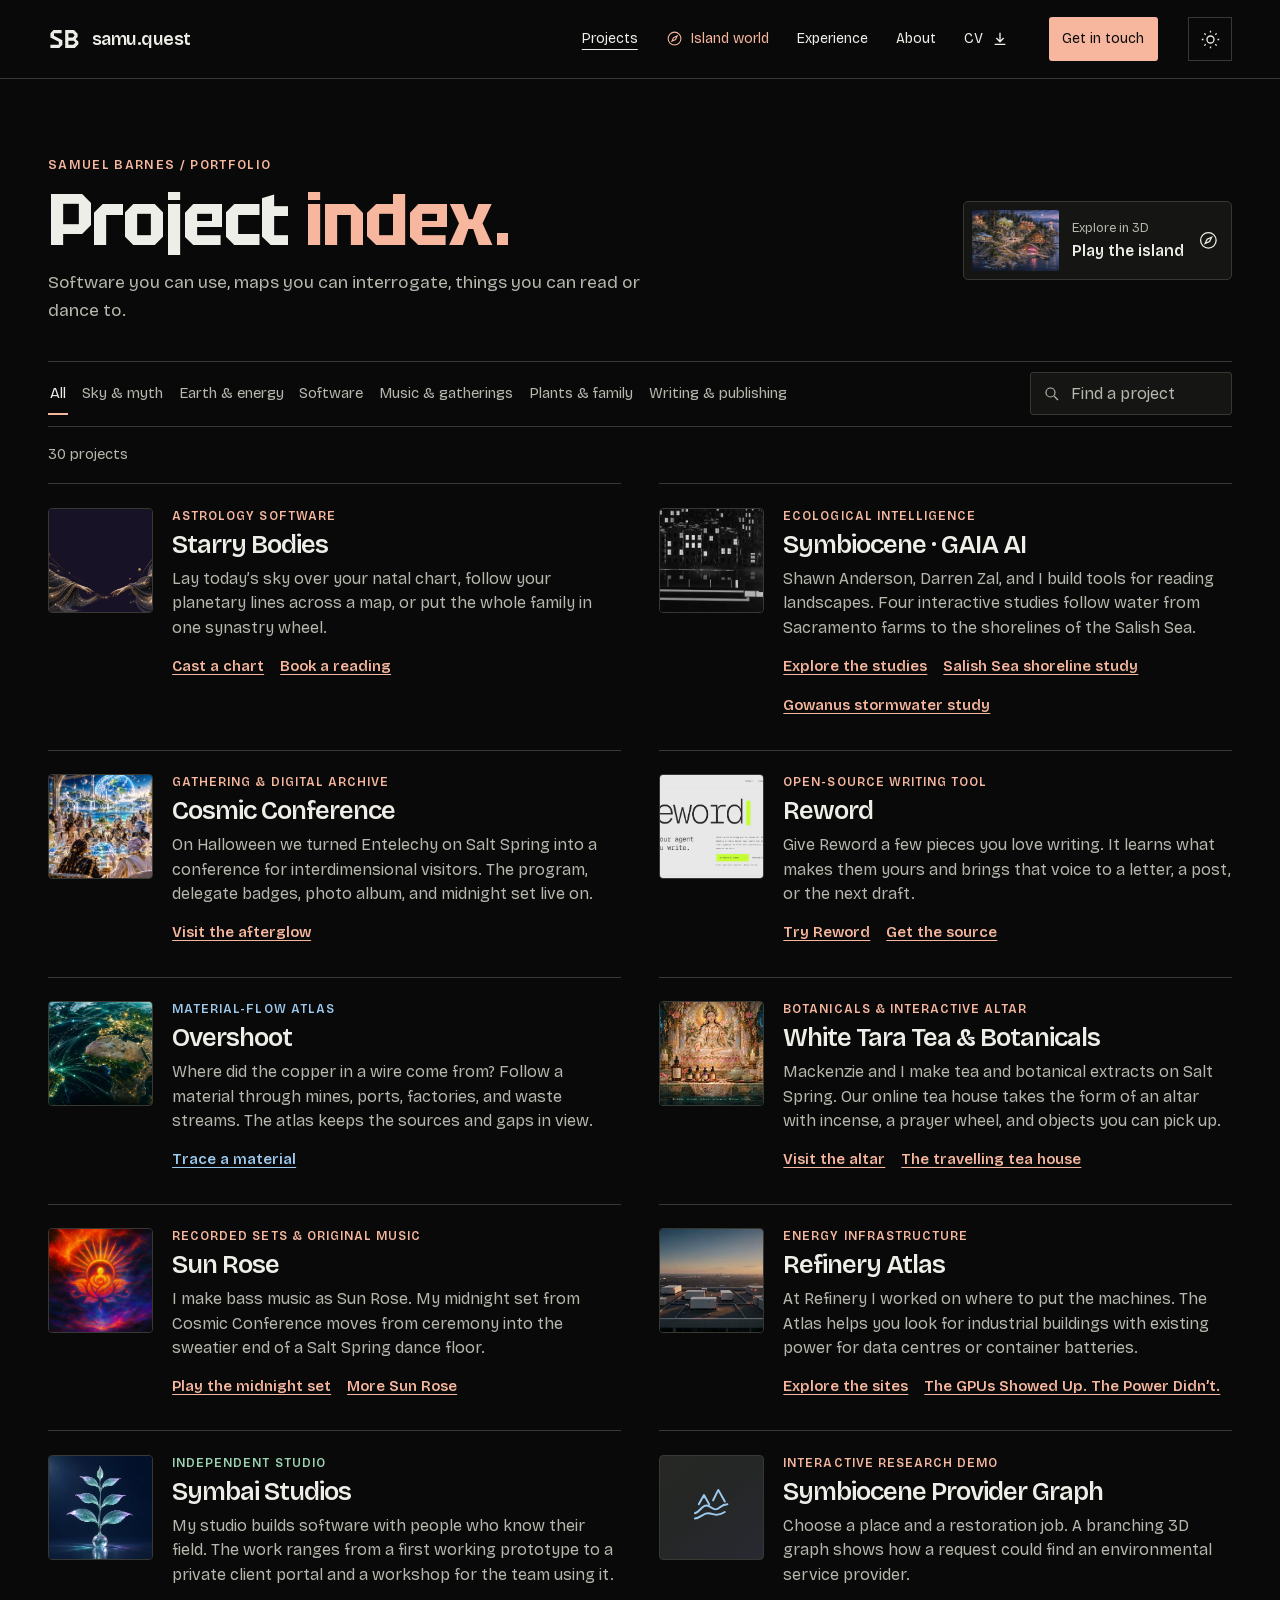
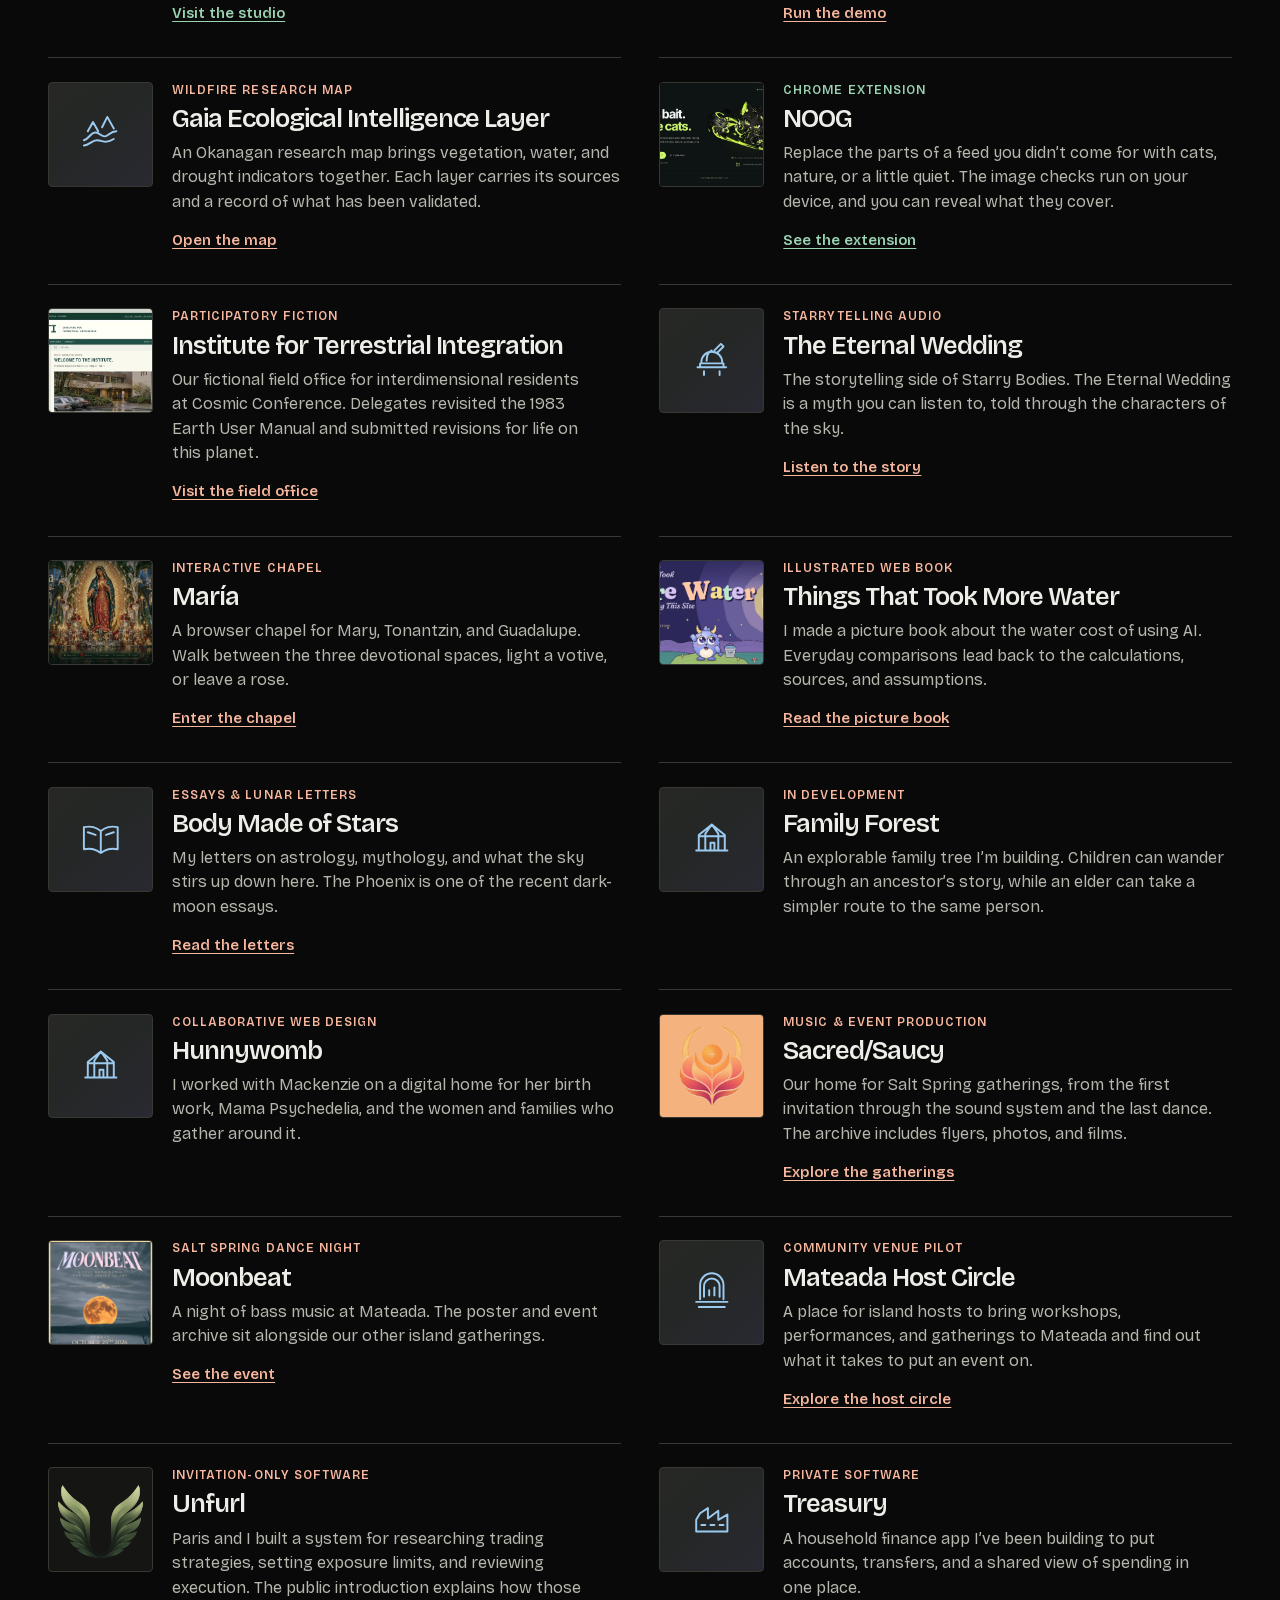
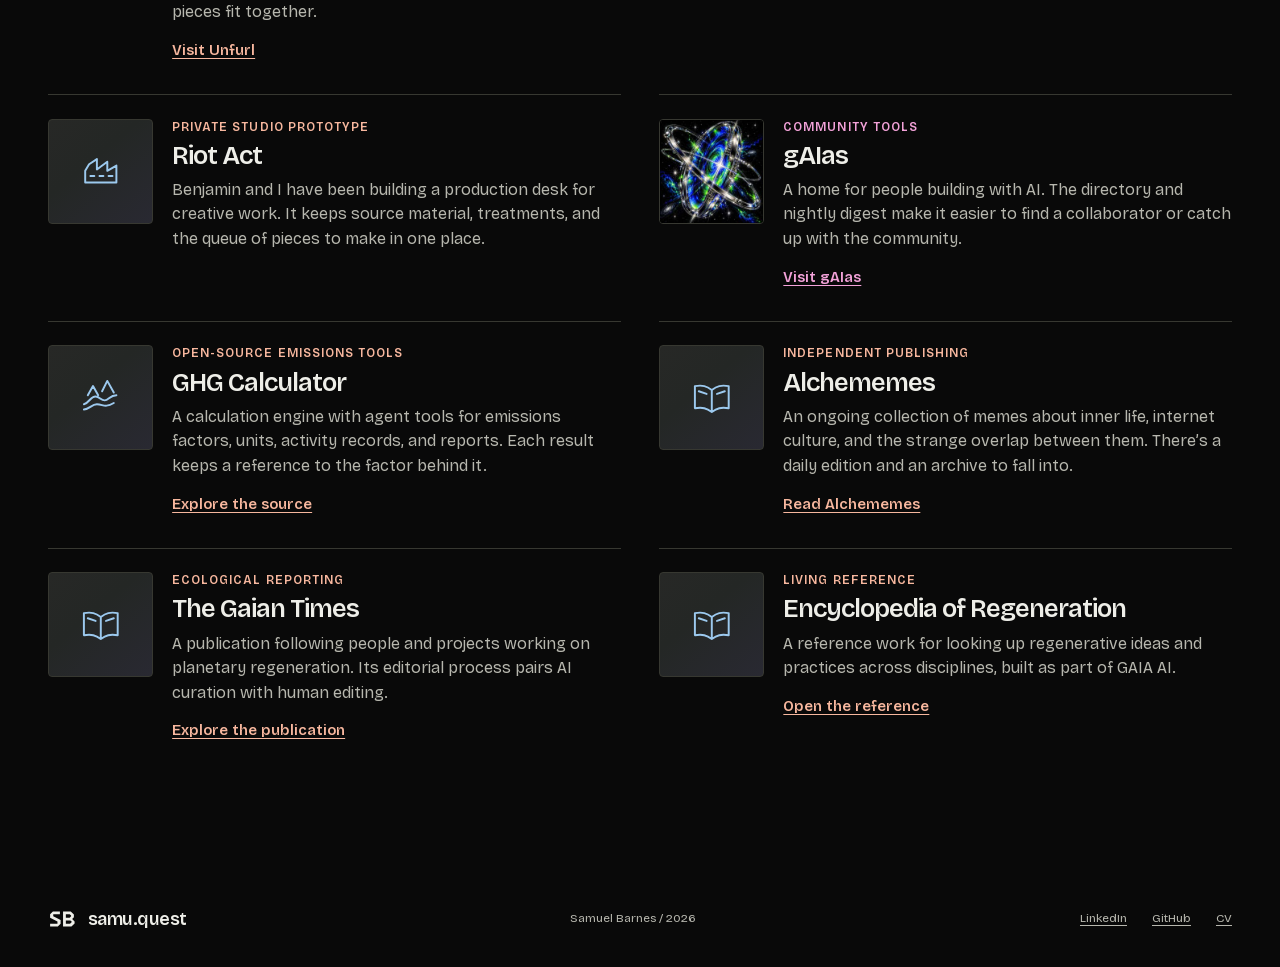
==== projects/index.html @ 8500f5bf "Rebuild Samu Quest around the project collection and a playable Gulf Island" ====
<!doctype html>
<html lang="en" data-theme="dark"><head>
 <meta charset="utf-8"><meta name="viewport" content="width=device-width, initial-scale=1, viewport-fit=cover">
 <title>Project index — Samu Quest</title><meta name="description" content="Explore the software, ecological research, music, gatherings, and publications of Samuel Barnes."><meta name="theme-color" content="#090909">
 <link rel="canonical" href="https://samu.quest/projects/"><meta property="og:type" content="website"><meta property="og:url" content="https://samu.quest/projects/"><meta property="og:title" content="Project index — Samu Quest"><meta property="og:description" content="Explore the software, ecological research, music, gatherings, and publications of Samuel Barnes."><meta property="og:image" content="https://samu.quest/images/quest-island.webp"><meta name="twitter:card" content="summary_large_image">
 <link rel="icon" href="/favicon.svg" type="image/svg+xml"><script src="/assets/theme.js"></script><link rel="stylesheet" href="/assets/site.css?v=fb22c8c6bb"><link rel="stylesheet" href="/assets/quest.css">
 <script defer src="/_vercel/insights/script.js"></script><script defer src="https://noog.symbai.studio/portfolio-metrics.js"></script><script defer src="/assets/site.js?v=ae59f50cda"></script><script defer src="/assets/project-index.js"></script></head>
<body class="quest-shell index-page"><a class="skip" href="#main">Skip to projects</a><header class="site-header">
 <nav class="nav wrap" aria-label="Primary navigation">
  <a class="brand" href="/"><img src="/assets/samu-mark.svg?v=5dd25cfee5" width="32" height="32" alt="">samu.quest</a>
  <button class="menu-toggle" type="button" aria-controls="site-navigation" aria-expanded="false">Menu</button>
  <div class="nav-links" id="site-navigation">
   <a href="/projects/" aria-current="page">Projects</a><a href="/world/" class="nav-world"><svg viewBox="0 0 24 24" aria-hidden="true" fill="none" stroke="currentColor" stroke-width="1.5"><circle cx="12" cy="12" r="9"/><path d="m15.7 8.3-2.3 5.1-5.1 2.3 2.3-5.1z"/></svg> Island world</a><a href="/#work">Experience</a><a href="/#about">About</a>
   <a class="nav-resume" href="/samuel-barnes-cv.pdf" download="Samuel-Barnes-CV.pdf">CV <svg viewBox="0 0 20 20" aria-hidden="true"><path d="M10 3v10m-4-4 4 4 4-4M4 16h12"/></svg></a>
   <a class="nav-contact" href="/#connect">Get in touch</a>
  </div>
  <button class="theme-toggle" type="button" aria-label="Switch to light mode" title="Switch to light mode"><svg class="theme-sun" viewBox="0 0 24 24" aria-hidden="true"><circle cx="12" cy="12" r="4"/><path d="M12 2v2m0 16v2M2 12h2m16 0h2M5 5l1.5 1.5m11 11L19 19M5 19l1.5-1.5m11-11L19 5"/></svg><svg class="theme-moon" viewBox="0 0 24 24" aria-hidden="true"><path d="M20 15.5A8.5 8.5 0 0 1 8.5 4 8.5 8.5 0 1 0 20 15.5Z"/></svg></button>
 </nav>
</header>
<main id="main" tabindex="-1" class="wrap archive-main">
 <div class="archive-head"><div><p class="quest-kicker">Samuel Barnes / Portfolio</p><h1>Project <em>index.</em></h1><p>Software you can use, maps you can interrogate, things you can read or dance to.</p></div>
 <a class="island-pass" href="/world/"><img src="/images/quest-island-mobile.webp" width="170" height="110" alt=""><span>Explore in 3D<strong>Play the island</strong></span><svg viewBox="0 0 24 24" aria-hidden="true" fill="none" stroke="currentColor" stroke-width="1.5"><circle cx="12" cy="12" r="9"/><path d="m15.7 8.3-2.3 5.1-5.1 2.3 2.3-5.1z"/></svg></a></div>
 <div id="index-controls" class="archive-controls" hidden><div class="filter-buttons" role="group" aria-label="Filter by field"><button type="button" data-filter="all" aria-pressed="true">All</button>
 <!-- filters:start -->
<button type="button" data-filter="observatory" aria-pressed="false">Sky &amp; myth</button>
<button type="button" data-filter="field-station" aria-pressed="false">Earth &amp; energy</button>
<button type="button" data-filter="workshop" aria-pressed="false">Software</button>
<button type="button" data-filter="stage" aria-pressed="false">Music &amp; gatherings</button>
<button type="button" data-filter="glasshouse" aria-pressed="false">Plants &amp; family</button>
<button type="button" data-filter="library" aria-pressed="false">Writing &amp; publishing</button>
<!-- filters:end -->
 </div><label class="index-search"><svg viewBox="0 0 24 24" aria-hidden="true" fill="none" stroke="currentColor" stroke-width="1.6"><circle cx="10" cy="10" r="6"/><path d="m15 15 5 5"/></svg><span class="sr-only">Search projects</span><input type="search" id="project-query" placeholder="Find a project" autocomplete="off"></label></div>
 <div class="index-status"><p id="result-count" aria-live="polite"></p><button type="button" id="clear-index" hidden>Clear filters</button></div>
 <div class="catalog">
 <!-- catalog:start -->
<article class="project-record" id="starry-bodies" data-place="observatory">
 <div class="record-art"><img src="/images/projects/starry.webp" alt="Apollo and Selene beneath the constellations of Starry Bodies." width="720" height="420" loading="lazy" decoding="async"></div>
 <div class="record-body"><p class="art-kind">Astrology software</p><h2>Starry Bodies</h2>
 <p class="record-summary">Lay today’s sky over your natal chart, follow your planetary lines across a map, or put the whole family in one synastry wheel.</p>
 <div class="record-links"><a href="https://starrybodies.com/">Cast a chart</a> <a href="https://starrybodies.com/read">Book a reading</a></div></div>
</article>
<article class="project-record" id="symbiocene" data-place="field-station">
 <div class="record-art"><img src="/images/projects/symbiocene.webp" alt="An aerial view from the Gowanus stormwater simulation." width="720" height="420" loading="lazy" decoding="async"></div>
 <div class="record-body"><p class="art-kind">Ecological intelligence</p><h2>Symbiocene · GAIA AI</h2>
 <p class="record-summary">Shawn Anderson, Darren Zal, and I build tools for reading landscapes. Four interactive studies follow water from Sacramento farms to the shorelines of the Salish Sea.</p>
 <div class="record-links"><a href="https://symbiocene.si/">Explore the studies</a> <a href="https://symbiocene.si/sims/salish-sea/">Salish Sea shoreline study</a> <a href="https://symbiocene.si/sims/gowanus/">Gowanus stormwater study</a></div></div>
</article>
<article class="project-record" id="cosmic-conference" data-place="stage">
 <div class="record-art"><img src="/images/projects/cosmic.webp" alt="The glass pavilion and glowing landscape of Cosmic Conference." width="720" height="420" loading="lazy" decoding="async"></div>
 <div class="record-body"><p class="art-kind">Gathering &amp; digital archive</p><h2>Cosmic Conference</h2>
 <p class="record-summary">On Halloween we turned Entelechy on Salt Spring into a conference for interdimensional visitors. The program, delegate badges, photo album, and midnight set live on.</p>
 <div class="record-links"><a href="https://cosmic.symbai.studio/">Visit the afterglow</a></div></div>
</article>
<article class="project-record" id="reword" data-place="workshop">
 <div class="record-art"><img src="/images/projects/reword.webp" alt="Reword’s light interface, monospaced wordmark, and electric-lime cursor." width="720" height="420" loading="lazy" decoding="async"></div>
 <div class="record-body"><p class="art-kind">Open-source writing tool</p><h2>Reword</h2>
 <p class="record-summary">Give Reword a few pieces you love writing. It learns what makes them yours and brings that voice to a letter, a post, or the next draft.</p>
 <div class="record-links"><a href="https://reword.symbai.studio/">Try Reword</a> <a href="https://github.com/starrybodies/reword">Get the source</a></div></div>
</article>
<article class="project-record" id="overshoot" data-place="field-station">
 <div class="record-art"><img src="/images/projects/overshoot.webp" alt="A luminous globe from the Overshoot atlas." width="720" height="420" loading="lazy" decoding="async"></div>
 <div class="record-body"><p class="art-kind">Material-flow atlas</p><h2>Overshoot</h2>
 <p class="record-summary">Where did the copper in a wire come from? Follow a material through mines, ports, factories, and waste streams. The atlas keeps the sources and gaps in view.</p>
 <div class="record-links"><a href="https://overshoot.gaiaai.xyz/">Trace a material</a></div></div>
</article>
<article class="project-record" id="white-tara" data-place="glasshouse">
 <div class="record-art"><img src="/images/projects/white-tara.webp" alt="The illuminated White Tara altar with bottles and offerings." width="720" height="420" loading="lazy" decoding="async"></div>
 <div class="record-body"><p class="art-kind">Botanicals &amp; interactive altar</p><h2>White Tara Tea &amp; Botanicals</h2>
 <p class="record-summary">Mackenzie and I make tea and botanical extracts on Salt Spring. Our online tea house takes the form of an altar with incense, a prayer wheel, and objects you can pick up.</p>
 <div class="record-links"><a href="https://tara.samu.quest/">Visit the altar</a> <a href="/white-tara-tea.html">The travelling tea house</a></div></div>
</article>
<article class="project-record" id="sun-rose" data-place="stage">
 <div class="record-art"><img src="/images/sunrose.jpg" alt="Sun Rose’s figure surrounded by cosmic fire." width="720" height="420" loading="lazy" decoding="async"></div>
 <div class="record-body"><p class="art-kind">Recorded sets &amp; original music</p><h2>Sun Rose</h2>
 <p class="record-summary">I make bass music as Sun Rose. My midnight set from Cosmic Conference moves from ceremony into the sweatier end of a Salt Spring dance floor.</p>
 <div class="record-links"><a href="https://soundcloud.com/djsunrose/cosmic">Play the midnight set</a> <a href="/sun-rose.html">More Sun Rose</a></div></div>
</article>
<article class="project-record" id="refinery-atlas" data-place="field-station">
 <div class="record-art"><img src="/images/projects/refinery.webp" alt="Modular infrastructure at sunset in the Refinery site film." width="720" height="420" loading="lazy" decoding="async"></div>
 <div class="record-body"><p class="art-kind">Energy infrastructure</p><h2>Refinery Atlas</h2>
 <p class="record-summary">At Refinery I worked on where to put the machines. The Atlas helps you look for industrial buildings with existing power for data centres or container batteries.</p>
 <div class="record-links"><a href="https://atlas.symbai.studio/">Explore the sites</a> <a href="https://refinery.io/blog/the-gpus-showed-up-the-power-didnt">The GPUs Showed Up. The Power Didn’t.</a></div></div>
</article>
<article class="project-record" id="symbai" data-place="workshop">
 <div class="record-art"><img src="/images/projects/symbai-idea-garden.webp" alt="An illuminated sprig growing from a glass seed in the Symbai idea garden." width="720" height="420" loading="lazy" decoding="async"></div>
 <div class="record-body"><p class="art-kind">Independent studio</p><h2>Symbai Studios</h2>
 <p class="record-summary">My studio builds software with people who know their field. The work ranges from a first working prototype to a private client portal and a workshop for the team using it.</p>
 <div class="record-links"><a href="https://symbai.studio/">Visit the studio</a></div></div>
</article>
<article class="project-record" id="provider-graph" data-place="field-station">
 <div class="record-art symbol-art"><svg class="place-icon" viewBox="0 0 32 32" fill="none" stroke="currentColor" stroke-width="1.5" stroke-linecap="round" stroke-linejoin="round" aria-hidden="true"><path d="M3 21c4-1 5-6 9-6 3 0 4 3 7 3s4-4 9-4M3 25c4 0 6-4 10-4 5 0 6 3 13-1M6 14l4-7 4 7M17 11l4-8 5 9"/></svg></div>
 <div class="record-body"><p class="art-kind">Interactive research demo</p><h2>Symbiocene Provider Graph</h2>
 <p class="record-summary">Choose a place and a restoration job. A branching 3D graph shows how a request could find an environmental service provider.</p>
 <div class="record-links"><a href="https://graph.symbiocene.si/">Run the demo</a></div></div>
</article>
<article class="project-record" id="gaia-layer" data-place="field-station">
 <div class="record-art symbol-art"><svg class="place-icon" viewBox="0 0 32 32" fill="none" stroke="currentColor" stroke-width="1.5" stroke-linecap="round" stroke-linejoin="round" aria-hidden="true"><path d="M3 21c4-1 5-6 9-6 3 0 4 3 7 3s4-4 9-4M3 25c4 0 6-4 10-4 5 0 6 3 13-1M6 14l4-7 4 7M17 11l4-8 5 9"/></svg></div>
 <div class="record-body"><p class="art-kind">Wildfire research map</p><h2>Gaia Ecological Intelligence Layer</h2>
 <p class="record-summary">An Okanagan research map brings vegetation, water, and drought indicators together. Each layer carries its sources and a record of what has been validated.</p>
 <div class="record-links"><a href="https://gaia-layer.vercel.app/">Open the map</a></div></div>
</article>
<article class="project-record" id="noog" data-place="workshop">
 <div class="record-art"><img src="/images/projects/noog.webp" alt="NOOG’s lime-green site with a cat in the preview." width="720" height="420" loading="lazy" decoding="async"></div>
 <div class="record-body"><p class="art-kind">Chrome extension</p><h2>NOOG</h2>
 <p class="record-summary">Replace the parts of a feed you didn’t come for with cats, nature, or a little quiet. The image checks run on your device, and you can reveal what they cover.</p>
 <div class="record-links"><a href="https://noog.symbai.studio/">See the extension</a></div></div>
</article>
<article class="project-record" id="iti" data-place="stage">
 <div class="record-art"><img src="/images/projects/iti.webp" alt="The Institute for Terrestrial Integration’s field-office interface." width="720" height="420" loading="lazy" decoding="async"></div>
 <div class="record-body"><p class="art-kind">Participatory fiction</p><h2>Institute for Terrestrial Integration</h2>
 <p class="record-summary">Our fictional field office for interdimensional residents at Cosmic Conference. Delegates revisited the 1983 Earth User Manual and submitted revisions for life on this planet.</p>
 <div class="record-links"><a href="https://iti.symbai.studio/">Visit the field office</a></div></div>
</article>
<article class="project-record" id="starrytelling" data-place="observatory">
 <div class="record-art symbol-art"><svg class="place-icon" viewBox="0 0 32 32" fill="none" stroke="currentColor" stroke-width="1.5" stroke-linecap="round" stroke-linejoin="round" aria-hidden="true"><path d="M5 21h22M7 18h18v3H7zM8 17a8 8 0 0 1 16 0M12 16c0-4 2-7 4-8m2 0 5-5 2 2-5 5M10 24v3m12-3v3"/></svg></div>
 <div class="record-body"><p class="art-kind">Starrytelling audio</p><h2>The Eternal Wedding</h2>
 <p class="record-summary">The storytelling side of Starry Bodies. The Eternal Wedding is a myth you can listen to, told through the characters of the sky.</p>
 <div class="record-links"><a href="https://starrybodies.com/starrytelling.html#eternal-wedding">Listen to the story</a></div></div>
</article>
<article class="project-record" id="maria" data-place="observatory">
 <div class="record-art"><img src="/images/projects/maria.webp" alt="Roses and candlelight in the María chapel." width="720" height="420" loading="lazy" decoding="async"></div>
 <div class="record-body"><p class="art-kind">Interactive chapel</p><h2>María</h2>
 <p class="record-summary">A browser chapel for Mary, Tonantzin, and Guadalupe. Walk between the three devotional spaces, light a votive, or leave a rose.</p>
 <div class="record-links"><a href="https://roses.samu.quest/">Enter the chapel</a></div></div>
</article>
<article class="project-record" id="things-water" data-place="library">
 <div class="record-art"><img src="/images/projects/water.webp" alt="Artwork from the illustrated book on water use." width="720" height="420" loading="lazy" decoding="async"></div>
 <div class="record-body"><p class="art-kind">Illustrated web book</p><h2>Things That Took More Water</h2>
 <p class="record-summary">I made a picture book about the water cost of using AI. Everyday comparisons lead back to the calculations, sources, and assumptions.</p>
 <div class="record-links"><a href="https://www.thingsthattookmorewaterthanbuildingthis.site/">Read the picture book</a></div></div>
</article>
<article class="project-record" id="body-made-of-stars" data-place="library">
 <div class="record-art symbol-art"><svg class="place-icon" viewBox="0 0 32 32" fill="none" stroke="currentColor" stroke-width="1.5" stroke-linecap="round" stroke-linejoin="round" aria-hidden="true"><path d="M3 7c6-1 9 0 13 3 4-3 7-4 13-3v17c-6-1-9 0-13 3-4-3-7-4-13-3Zm13 3v17M6 11l6 2m8 0 6-2"/></svg></div>
 <div class="record-body"><p class="art-kind">Essays &amp; lunar letters</p><h2>Body Made of Stars</h2>
 <p class="record-summary">My letters on astrology, mythology, and what the sky stirs up down here. The Phoenix is one of the recent dark-moon essays.</p>
 <div class="record-links"><a href="https://bodymadeofstars.substack.com/">Read the letters</a></div></div>
</article>
<article class="project-record" id="family-forest" data-place="glasshouse">
 <div class="record-art symbol-art"><svg class="place-icon" viewBox="0 0 32 32" fill="none" stroke="currentColor" stroke-width="1.5" stroke-linecap="round" stroke-linejoin="round" aria-hidden="true"><path d="M4 25h24M6 24V13l10-8 10 8v11M6 14h20M11 24V12l5-7 5 7v12m-6 0v-5h3v5"/></svg></div>
 <div class="record-body"><p class="art-kind">In development</p><h2>Family Forest</h2>
 <p class="record-summary">An explorable family tree I’m building. Children can wander through an ancestor’s story, while an elder can take a simpler route to the same person.</p>
 </div>
</article>
<article class="project-record" id="hunnywomb" data-place="glasshouse">
 <div class="record-art symbol-art"><svg class="place-icon" viewBox="0 0 32 32" fill="none" stroke="currentColor" stroke-width="1.5" stroke-linecap="round" stroke-linejoin="round" aria-hidden="true"><path d="M4 25h24M6 24V13l10-8 10 8v11M6 14h20M11 24V12l5-7 5 7v12m-6 0v-5h3v5"/></svg></div>
 <div class="record-body"><p class="art-kind">Collaborative web design</p><h2>Hunnywomb</h2>
 <p class="record-summary">I worked with Mackenzie on a digital home for her birth work, Mama Psychedelia, and the women and families who gather around it.</p>
 </div>
</article>
<article class="project-record" id="sacred-saucy" data-place="stage">
 <div class="record-art"><img src="/assets/sacred-saucy-card.png" alt="The Sacred/Saucy Productions emblem." width="720" height="420" loading="lazy" decoding="async"></div>
 <div class="record-body"><p class="art-kind">Music &amp; event production</p><h2>Sacred/Saucy</h2>
 <p class="record-summary">Our home for Salt Spring gatherings, from the first invitation through the sound system and the last dance. The archive includes flyers, photos, and films.</p>
 <div class="record-links"><a href="https://saucy.samu.quest/">Explore the gatherings</a></div></div>
</article>
<article class="project-record" id="moonbeat" data-place="stage">
 <div class="record-art"><img src="/images/mateada-moonbeat-2026.webp" alt="The Moonbeat event poster." width="720" height="420" loading="lazy" decoding="async"></div>
 <div class="record-body"><p class="art-kind">Salt Spring dance night</p><h2>Moonbeat</h2>
 <p class="record-summary">A night of bass music at Mateada. The poster and event archive sit alongside our other island gatherings.</p>
 <div class="record-links"><a href="https://saucy.samu.quest/#moonbeat">See the event</a></div></div>
</article>
<article class="project-record" id="mateada" data-place="stage">
 <div class="record-art symbol-art"><svg class="place-icon" viewBox="0 0 32 32" fill="none" stroke="currentColor" stroke-width="1.5" stroke-linecap="round" stroke-linejoin="round" aria-hidden="true"><path d="M4 23h24M7 21V10a9 9 0 0 1 18 0v11M10 19v-8a6 6 0 0 1 12 0v8m-8-1v-4m4 4v-6M6 27h20"/></svg></div>
 <div class="record-body"><p class="art-kind">Community venue pilot</p><h2>Mateada Host Circle</h2>
 <p class="record-summary">A place for island hosts to bring workshops, performances, and gatherings to Mateada and find out what it takes to put an event on.</p>
 <div class="record-links"><a href="https://mateada.symbai.studio/">Explore the host circle</a></div></div>
</article>
<article class="project-record" id="unfurl" data-place="workshop">
 <div class="record-art"><img src="/images/unfurl-winged-u.webp" alt="The sculpted botanical wings of Unfurl." width="720" height="420" loading="lazy" decoding="async"></div>
 <div class="record-body"><p class="art-kind">Invitation-only software</p><h2>Unfurl</h2>
 <p class="record-summary">Paris and I built a system for researching trading strategies, setting exposure limits, and reviewing execution. The public introduction explains how those pieces fit together.</p>
 <div class="record-links"><a href="https://unfurl.trade/">Visit Unfurl</a></div></div>
</article>
<article class="project-record" id="treasury" data-place="workshop">
 <div class="record-art symbol-art"><svg class="place-icon" viewBox="0 0 32 32" fill="none" stroke="currentColor" stroke-width="1.5" stroke-linecap="round" stroke-linejoin="round" aria-hidden="true"><path d="M4 25h24V12l-7 4V9l-8 6V7l-6 4-3 5Zm4-5h3m4 0h3m4 0h3"/></svg></div>
 <div class="record-body"><p class="art-kind">Private software</p><h2>Treasury</h2>
 <p class="record-summary">A household finance app I’ve been building to put accounts, transfers, and a shared view of spending in one place.</p>
 </div>
</article>
<article class="project-record" id="riot-act" data-place="workshop">
 <div class="record-art symbol-art"><svg class="place-icon" viewBox="0 0 32 32" fill="none" stroke="currentColor" stroke-width="1.5" stroke-linecap="round" stroke-linejoin="round" aria-hidden="true"><path d="M4 25h24V12l-7 4V9l-8 6V7l-6 4-3 5Zm4-5h3m4 0h3m4 0h3"/></svg></div>
 <div class="record-body"><p class="art-kind">Private studio prototype</p><h2>Riot Act</h2>
 <p class="record-summary">Benjamin and I have been building a production desk for creative work. It keeps source material, treatments, and the queue of pieces to make in one place.</p>
 </div>
</article>
<article class="project-record" id="gaias" data-place="workshop">
 <div class="record-art"><img src="/images/gaias-portal.webp" alt="The orbital gAIas mark." width="720" height="420" loading="lazy" decoding="async"></div>
 <div class="record-body"><p class="art-kind">Community tools</p><h2>gAIas</h2>
 <p class="record-summary">A home for people building with AI. The directory and nightly digest make it easier to find a collaborator or catch up with the community.</p>
 <div class="record-links"><a href="https://gaias.symbai.studio/">Visit gAIas</a></div></div>
</article>
<article class="project-record" id="ghg-calculator" data-place="field-station">
 <div class="record-art symbol-art"><svg class="place-icon" viewBox="0 0 32 32" fill="none" stroke="currentColor" stroke-width="1.5" stroke-linecap="round" stroke-linejoin="round" aria-hidden="true"><path d="M3 21c4-1 5-6 9-6 3 0 4 3 7 3s4-4 9-4M3 25c4 0 6-4 10-4 5 0 6 3 13-1M6 14l4-7 4 7M17 11l4-8 5 9"/></svg></div>
 <div class="record-body"><p class="art-kind">Open-source emissions tools</p><h2>GHG Calculator</h2>
 <p class="record-summary">A calculation engine with agent tools for emissions factors, units, activity records, and reports. Each result keeps a reference to the factor behind it.</p>
 <div class="record-links"><a href="https://github.com/starrybodies/ghg-calculator">Explore the source</a></div></div>
</article>
<article class="project-record" id="alchememes" data-place="library">
 <div class="record-art symbol-art"><svg class="place-icon" viewBox="0 0 32 32" fill="none" stroke="currentColor" stroke-width="1.5" stroke-linecap="round" stroke-linejoin="round" aria-hidden="true"><path d="M3 7c6-1 9 0 13 3 4-3 7-4 13-3v17c-6-1-9 0-13 3-4-3-7-4-13-3Zm13 3v17M6 11l6 2m8 0 6-2"/></svg></div>
 <div class="record-body"><p class="art-kind">Independent publishing</p><h2>Alchememes</h2>
 <p class="record-summary">An ongoing collection of memes about inner life, internet culture, and the strange overlap between them. There’s a daily edition and an archive to fall into.</p>
 <div class="record-links"><a href="https://alchememes.vercel.app/">Read Alchememes</a></div></div>
</article>
<article class="project-record" id="gaian-times" data-place="library">
 <div class="record-art symbol-art"><svg class="place-icon" viewBox="0 0 32 32" fill="none" stroke="currentColor" stroke-width="1.5" stroke-linecap="round" stroke-linejoin="round" aria-hidden="true"><path d="M3 7c6-1 9 0 13 3 4-3 7-4 13-3v17c-6-1-9 0-13 3-4-3-7-4-13-3Zm13 3v17M6 11l6 2m8 0 6-2"/></svg></div>
 <div class="record-body"><p class="art-kind">Ecological reporting</p><h2>The Gaian Times</h2>
 <p class="record-summary">A publication following people and projects working on planetary regeneration. Its editorial process pairs AI curation with human editing.</p>
 <div class="record-links"><a href="/gaian-times.html">Explore the publication</a></div></div>
</article>
<article class="project-record" id="encyclopedia" data-place="library">
 <div class="record-art symbol-art"><svg class="place-icon" viewBox="0 0 32 32" fill="none" stroke="currentColor" stroke-width="1.5" stroke-linecap="round" stroke-linejoin="round" aria-hidden="true"><path d="M3 7c6-1 9 0 13 3 4-3 7-4 13-3v17c-6-1-9 0-13 3-4-3-7-4-13-3Zm13 3v17M6 11l6 2m8 0 6-2"/></svg></div>
 <div class="record-body"><p class="art-kind">Living reference</p><h2>Encyclopedia of Regeneration</h2>
 <p class="record-summary">A reference work for looking up regenerative ideas and practices across disciplines, built as part of GAIA AI.</p>
 <div class="record-links"><a href="/encyclopedia-of-regeneration.html">Open the reference</a></div></div>
</article>
<!-- catalog:end -->
 </div><p class="empty-search" id="empty-search" hidden>No projects match this search.</p>
</main><footer class="site-footer"><div class="wrap footer-inner"><a class="brand" href="/"><img src="/assets/samu-mark.svg?v=5dd25cfee5" width="28" height="28" alt="">samu.quest</a><p>Samuel Barnes / 2026</p><div class="footer-links"><a href="https://linkedin.com/in/samueljbarnes" target="_blank" rel="noopener noreferrer">LinkedIn</a><a href="https://github.com/starrybodies" target="_blank" rel="noopener noreferrer">GitHub</a><a href="/samuel-barnes-cv.pdf" download="Samuel-Barnes-CV.pdf">CV</a></div></div></footer></body></html>
---- assets/site.css ----
@font-face { font-family: 'Tektur'; src: url('fonts/tektur-700.woff2') format('woff2'); font-weight: 700; font-display: swap; }
@font-face { font-family: 'Bricolage Grotesque'; src: url('fonts/bricolage-grotesque-400.woff2') format('woff2'); font-weight: 400; font-display: swap; }
@font-face { font-family: 'Bricolage Grotesque'; src: url('fonts/bricolage-grotesque-600.woff2') format('woff2'); font-weight: 600; font-display: swap; }
:root {
 color-scheme: dark;
 --bg: #090909;
 --ink: #eeeee8;
 --muted: #b7b7ae;
 --accent: #e5ff52;
 --surface: #151613;
 --accent-ink: #f7b79e;
 --action: #f7b79e;
 --sky-ink: #9cc9ee;
 --mint-ink: #9ad3b2;
 --on-accent: #090909;
 --media-bg: #181a13;
 --motion-fast: 120ms;
 --motion-base: 200ms;
 --motion-medium: 280ms;
 --motion-slow: 400ms;
 --ease-out: cubic-bezier(0.22, 1, 0.36, 1);
 --pink: #f3a2d9;
 --line: #373831;
 --display: 'Tektur', sans-serif;
 --body: 'Bricolage Grotesque', sans-serif;
 --width: 1320px;
}
html[data-theme="light"] {
 color-scheme: light;
 --bg: #eeeee8;
 --ink: #11120d;
 --muted: #55594d;
 --surface: #dfe1d7;
 --accent-ink: #923e27;
 --sky-ink: #275778;
 --mint-ink: #2f6447;
 --pink: #922367;
 --line: #b4b8a9;
 --media-bg: #dfe1d7;
}
* { box-sizing: border-box; }
html { scroll-padding-top: 92px; }
html:focus-within { scroll-behavior: smooth; }
body { margin: 0; background: var(--bg); color: var(--ink); font: 400 17px/1.6 var(--body); }
::selection { color: var(--on-accent); background: var(--accent); }
a { color: inherit; text-underline-offset: .25em; text-decoration-thickness: 1px; }
a { transition: color var(--motion-base) var(--ease-out), text-decoration-color var(--motion-base) var(--ease-out); }
a:hover { color: var(--accent-ink); }
button { font: inherit; }
button, a, summary { -webkit-tap-highlight-color: transparent; }
:focus-visible { outline: 3px solid var(--accent-ink); outline-offset: 5px; }
img { display: block; max-width: 100%; height: auto; }
h1, h2, h3, h4, p, figure { margin: 0; }
h1, h2 { font-family: var(--display); font-weight: 700; line-height: .96; letter-spacing: -.02em; }
h2 { font-size: clamp(54px, 7.2vw, 106px); }
h3 { font-weight: 600; line-height: 1.15; }
p { max-width: 65ch; }
ul { padding-left: 1.2em; }
li + li { margin-top: .5em; }
.wrap { width: min(var(--width), calc(100% - 96px)); margin-inline: auto; }
.sr-only { position: absolute; width: 1px; height: 1px; padding: 0; overflow: hidden; clip-path: inset(50%); white-space: nowrap; border: 0; }
.muted { color: var(--muted); }
.skip { position: fixed; z-index: 100; top: -100px; left: 20px; padding: 12px 20px; background: var(--accent); color: var(--on-accent); }
.skip:focus { top: 12px; color: var(--on-accent); }
.site-header { position: sticky; top: 0; z-index: 30; background: var(--bg); border-bottom: 1px solid var(--line); }
.nav { min-height: 78px; display: flex; align-items: center; gap: 30px; }
.brand { display: inline-flex; align-items: center; gap: 12px; min-height: 44px; text-decoration: none; font-weight: 600; font-size: 18px; margin-right: auto; }
.brand img { flex: none; }
.nav-links { display: flex; align-items: center; gap: 28px; }
.nav-links a { display: inline-flex; gap: 8px; align-items: center; min-height: 44px; text-decoration: none; font-size: 14px; }
.nav-links .nav-contact { color: var(--accent-ink); margin-left: 12px; }
.nav-contact span { font-size: 20px; }
.nav-resume svg { width: 18px; height: 18px; stroke: currentColor; stroke-width: 1.5; fill: none; }
.menu-toggle { display: none; background: none; border: 1px solid var(--line); color: var(--ink); padding: 8px 16px; min-height: 44px; cursor: pointer; }
.button { display: inline-flex; align-items: center; justify-content: center; gap: 24px; min-height: 52px; padding: 12px 23px; color: var(--on-accent); background: var(--action); border: 1px solid var(--action); text-decoration: none; font-size: 16px; font-weight: 600; }
.button:hover { background: var(--ink); border-color: var(--ink); color: var(--bg); }
.button span { font-size: 23px; font-weight: 400; }
.button.secondary { background: none; color: var(--ink); border-color: var(--line); }
.button.secondary:hover { color: var(--accent-ink); border-color: var(--accent-ink); }
.actions { display: flex; align-items: center; flex-wrap: wrap; gap: 16px 28px; }
.text-link { display: inline-flex; gap: 20px; align-items: center; min-height: 44px; font-size: 15px; color: var(--accent-ink); }
.text-link span { font-size: 21px; }
.hero { overflow: clip; background-image: url('grain.svg'), url('contours.svg'); background-size: 160px 160px, cover; background-position: center; view-timeline: --hero block; }
.hero-inner { position: relative; display: grid; grid-template-columns: 1.08fr 1fr; gap: 0 45px; align-items: center; padding-top: 65px; }
.hero-copy { min-width: 0; padding-bottom: 48px; }
.identity { display: flex; justify-content: space-between; gap: 18px; font-size: 13px; padding-bottom: 18px; max-width: 480px; }
.identity p:last-child { color: var(--muted); }
.hero h1 { font-size: clamp(120px, 16vw, 225px); line-height: 1; letter-spacing: -.045em; margin-left: -6px; margin-bottom: 26px; }
.hero-role { font-size: clamp(26px, 2.7vw, 38px); max-width: 22ch; line-height: 1.12; letter-spacing: -.03em; font-weight: 600; margin-bottom: 24px; text-wrap: balance; }
.hero-intro { max-width: 43ch; font-size: 16px; color: var(--muted); line-height: 1.6; margin-bottom: 28px; }
.hero-contact { min-height: 44px; display: inline-flex; align-items: center; gap: 12px; font-size: 14px; }
.hero-current { grid-column: 1 / -1; padding-block: 24px; border-top: 1px solid var(--line); display: flex; align-items: center; gap: 65px; }
.hero-current p { display: grid; grid-template-columns: auto auto; gap: 2px 17px; font-size: 14px; }
.hero-current p > span { color: var(--muted); grid-row: 1 / 3; padding-top: 2px; }
.hero-current strong { font-weight: 400; }
.hero-current a { color: var(--accent-ink); text-decoration: none; font-weight: 600; }
.hero-current img { margin-left: auto; }
.career-line { border-top: 1px solid var(--line); padding-block: 30px; }
.career-line .wrap { display: grid; grid-template-columns: 130px 1fr; align-items: center; gap: 25px; }
.career-line > .wrap > p { font-size: 13px; color: var(--muted); }
.career-line ul { display: grid; grid-template-columns: repeat(4, minmax(0, 1fr)); gap: 20px; list-style: none; margin: 0; padding: 0; }
.career-line li + li { margin: 0; }
.career-line li a { display: flex; flex-direction: column; align-items: flex-start; gap: 9px; min-height: 60px; color: var(--ink); text-decoration: none; }
.company-lockup { display: inline-flex; align-items: center; gap: 9px; height: 34px; font-weight: 600; font-size: 19px; white-space: nowrap; }
.company-wordmark { width: 125px; height: 26px; object-fit: contain; object-position: left center; }
.career-line li:last-child .company-wordmark { width: 105px; height: 26px; }
.monochrome-logo { filter: brightness(0) invert(1); }
html[data-theme="light"] .monochrome-logo { filter: brightness(0); }
.company-orb { width: 29px; height: 29px; flex: none; }
.company-orb img { width: 29px; height: 29px; }
html[data-theme="light"] .company-orb img { filter: brightness(0); }
.company-power { width: 27px; height: 27px; }
.company-role { font-size: 12px; color: var(--muted); }
.section { padding-block: 105px; }
.section-label { font-size: 14px; color: var(--accent-ink); margin-bottom: 22px; }
.work-section { background-color: var(--surface); background-image: url('grain.svg'); color: var(--ink); padding-block: 85px 55px; }
.work-section :focus-visible { outline-color: var(--accent-ink); }
.work-section a:hover { color: var(--accent-ink); }
.work-section .text-link { color: var(--accent-ink); }
.work-head { display: grid; grid-template-columns: minmax(0,1fr) minmax(0,1fr); gap: 85px; align-items: end; margin-bottom: 60px; }
.work-head h2 { font-size: clamp(44px, 5.8vw, 86px); }
.work-head > div { max-width: 490px; }
.work-intro { font-size: 28px; font-weight: 600; line-height: 1.2; letter-spacing: -.025em; margin-bottom: 20px; }
.work-head > div > p:not(.work-intro) { font-size: 16px; margin-bottom: 12px; }
.engineering-section { --accent-ink: var(--sky-ink); margin-top: 70px; padding-top: 45px; border-top: 1px solid var(--line); }
.engineering-head { display: grid; grid-template-columns: 1fr 1fr; gap: 70px; margin-bottom: 40px; }
.engineering-head h3 { color: var(--sky-ink); font: 700 clamp(36px, 4.5vw, 64px)/1.05 var(--display); }
.engineering-head .section-label { margin-bottom: 16px; }
.engineering-head > div:last-child p { font-size: 16px; margin-bottom: 15px; }
.engineering-head > div:last-child p + p { color: var(--muted); font-size: 14px; }
.engineering-record { display: grid; grid-template-columns: 200px minmax(0, 1fr) 150px; gap: 35px; padding-block: 28px; border-top: 1px solid var(--line); }
.engineering-index { font-size: 12px; color: var(--accent-ink); }
.engineering-record h4 { font: 700 28px/1.2 var(--display); margin-bottom: 14px; }
.engineering-record p { font-size: 15px; }
.engineering-record .engineering-detail { color: var(--muted); font-size: 12px; margin-top: 14px; }
.engineering-links { display: flex; flex-direction: column; align-items: start; gap: 8px; font-size: 13px; }
.engineering-links a { min-height: 36px; display: flex; align-items: center; }
.shipped-work { margin-top: 30px; padding-top: 25px; border-top: 1px solid var(--line); }
.shipped-work > h3, .shipped-work > h4 { font-size: 22px; margin-bottom: 18px; }
.shipped-list { display: grid; grid-template-columns: repeat(2, minmax(0, 1fr)); gap: 25px; }
.shipped-project h4, .shipped-project h5 { font-size: 19px; line-height: 1.3; margin: 0 0 10px; }
.shipped-project p { font-size: 14px; color: var(--muted); margin-bottom: 10px; overflow-wrap: anywhere; }
.shipped-project .engineering-links { flex-direction: row; gap: 25px; }
@media (max-width: 760px) {
 .engineering-section { margin-top: 40px; padding-top: 30px; }
 .engineering-head { grid-template-columns: 1fr; gap: 25px; margin-bottom: 25px; }
 .engineering-record { grid-template-columns: 1fr; gap: 14px; }
 .engineering-links { flex-direction: row; gap: 25px; }
 .shipped-list { grid-template-columns: 1fr; }
}
.case-study { border-top: 1px solid var(--line); scroll-margin-top: 95px; }
.case-study:last-child { border-bottom: 1px solid var(--line); }
.case-study summary { display: grid; grid-template-columns: 160px minmax(0,1fr) 174px 40px; gap: 25px; align-items: center; padding: 26px 0; cursor: pointer; list-style: none; }
.case-study summary::-webkit-details-marker { display: none; }
.case-sector { font-size: 13px; align-self: start; padding-top: 7px; }
.case-heading { display: block; font-family: var(--display); font-size: 42px; line-height: 1.15; letter-spacing: -.02em; margin-bottom: 10px; }
.case-role { font-size: 14px; font-weight: 600; display: block; }
.case-description { font-size: 14px; color: var(--muted); display: block; margin-top: 4px; }
.case-date { font-size: 13px; align-self: start; padding-top: 7px; text-align: right; }
.case-toggle { display: grid; place-items: center; width: 40px; height: 40px; border: 1px solid var(--line); }
.case-toggle svg { width: 24px; height: 24px; stroke: currentColor; stroke-width: 1.5; fill: none; }
.case-study[open] .case-toggle .vertical { opacity: 0; transform: scaleY(0); }
.case-study[data-expanded="false"] .case-toggle .vertical { opacity: 1; transform: scaleY(1); }

.case-body { display: grid; grid-template-columns: 1fr 1fr; gap: 35px; margin-left: 185px; padding-bottom: 35px; padding-top: 8px; max-width: 930px; }
.case-body h4 { font-size: 14px; font-weight: 600; margin-bottom: 12px; }
.case-body p { font-size: 15px; color: var(--muted); margin-bottom: 12px; }
.brand-panel { position: relative; display: grid; place-items: center; background: #090909; border: 1px solid var(--line); overflow: clip; }
.brand-panel img { width: auto; height: auto; object-fit: contain; }
.case-brand { min-height: 230px; }
.case-brand img { width: 76px; }
.result { display: flex; flex-wrap: wrap; gap: 8px 15px; align-items: baseline; margin-bottom: 12px; }
.result strong { font-variant-numeric: tabular-nums; font-size: 36px; font-family: var(--display); line-height: 1; }
.result span { font-size: 12px; }
.work-foot { display: flex; justify-content: space-between; gap: 40px; margin-top: 25px; font-size: 12px; }
.ecosystem-links { display: grid; grid-template-columns: 1fr 1fr 1fr; gap: 35px; padding-top: 35px; margin-top: 45px; border-top: 1px solid var(--line); }
.ecosystem-links h3 { font-size: 18px; margin-bottom: 8px; }
.ecosystem-links p { font-size: 13px; }
.ecosystem-links a { display: flex; gap: 15px; justify-content: space-between; align-items: center; font-size: 18px; text-decoration: none; border-bottom: 1px solid var(--line); padding-bottom: 12px; }
.ecosystem-links a span { font-size: 28px; }
.personal { color: var(--ink); }
.personal .section-label { color: var(--pink); }
.personal-heading { display: grid; grid-template-columns: 1fr 1fr; align-items: end; margin-bottom: 65px; gap: 60px; }
.personal-heading h2 { font-size: clamp(64px, 8vw, 112px); color: var(--pink); line-height: .81; letter-spacing: -.03em; }
.personal-note { font-size: 20px; color: var(--muted); padding-bottom: 5px; }
.personal-grid { display: grid; grid-template-columns: minmax(0,1fr) minmax(0,1fr); gap: 50px 95px; }
.personal-project { text-decoration: none; }
.personal-project figure { position: relative; margin-bottom: 24px; }
.personal-project img { width: 100%; height: auto; aspect-ratio: 1; object-fit: cover; }
.project-sticker { position: absolute; bottom: 16px; left: -12px; padding: 8px 15px; background: var(--action); color: var(--on-accent); font-size: 12px; transform: rotate(-4deg); }
.project-title { display: flex; justify-content: space-between; align-items: center; gap: 25px; margin-bottom: 13px; }
.project-title h3 { font-family: var(--display); font-size: 42px; font-weight: 700; color: var(--ink); }
.project-title > span { font-size: 34px; color: var(--pink); }
.personal-project > p { font-size: 16px; color: var(--muted); max-width: 39ch; }
.personal-project:hover .project-title h3 { color: var(--pink); }
.gathering-project { padding-top: 110px; }
.gathering-project img { aspect-ratio: 5 / 4; }
.gathering-project .project-sticker { transform: rotate(3deg); background: var(--pink); }
.about-section { border-top: 1px solid var(--line); }
.about-grid { display: grid; grid-template-columns: .8fr 1fr; gap: 110px; align-items: center; }
.about-photo { transform: rotate(-2deg); max-width: 480px; }
.about-photo img { aspect-ratio: 3 / 4; object-fit: contain; }
.about-photo figcaption { color: var(--muted); font-size: 12px; padding-top: 14px; }
.about-copy h2 { font-size: clamp(58px, 6vw, 86px); margin-bottom: 28px; }
.about-copy > p:not(.section-label) { color: var(--muted); font-size: 16px; margin-bottom: 18px; }
.about-facts { display: flex; flex-wrap: wrap; gap: 25px; border-top: 1px solid var(--line); padding-top: 24px; margin-top: 28px; margin-bottom: 20px; }
.about-facts p { font-size: 13px; }
.about-facts strong, .about-facts span { display: block; }
.about-facts strong { font-weight: 400; }
.about-facts span { color: var(--muted); font-size: 12px; }
.contact { background: var(--action); color: var(--on-accent); color-scheme: light; padding-bottom: 55px; }
.contact :focus-visible { outline-color: var(--on-accent); }
.contact a:hover { color: var(--on-accent); text-decoration-thickness: 3px; }
.contact-heading { display: flex; justify-content: space-between; align-items: center; margin-bottom: 60px; }
.contact-heading h2 { font-size: clamp(100px, 16vw, 220px); line-height: .8; letter-spacing: -.025em; }
.contact-heading img { filter: brightness(0); width: 170px; }
.contact-grid { display: grid; grid-template-columns: 1fr 1fr; gap: 100px; }
.contact-grid h3 { font-size: 26px; margin-bottom: 18px; }
.contact-grid p { font-size: 16px; max-width: 44ch; margin-bottom: 20px; }
.contact-link { display: inline-flex; align-items: center; gap: 20px; min-height: 44px; font-size: 15px; }
.contact-link span { font-size: 23px; }
.contact-bottom { display: flex; justify-content: space-between; align-items: center; gap: 20px; border-top: 1px solid rgb(9 9 9 / .25); margin-top: 50px; padding-top: 25px; }
.email-link { display: inline-flex; align-items: center; gap: 20px; min-height: 44px; font-size: clamp(26px, 4vw, 56px); letter-spacing: -.03em; text-decoration: none; font-weight: 600; }
.email-link:hover { text-decoration: underline; }
.email-link span { font-weight: 400; }
.site-footer { padding-block: 26px; font-size: 12px; color: var(--muted); }
.footer-inner { display: flex; align-items: center; justify-content: space-between; gap: 30px; }
.footer-inner .brand { margin-right: 0; color: var(--ink); }
.footer-links { display: flex; flex-wrap: wrap; gap: 25px; }
.footer-links a { display: inline-flex; align-items: center; min-height: 44px; }
/* Project pages share the identity, with calmer reading layouts. */
.detail-hero { padding-block: 65px 75px; }
.back-link { margin-bottom: 35px; }
.detail-hero h1 { font-size: clamp(72px, 8.5vw, 126px); margin-bottom: 28px; }
.detail-hero .lead { color: var(--muted); font-size: 21px; line-height: 1.6; margin-bottom: 30px; }
.detail-grid { display: grid; grid-template-columns: 1.2fr 1fr; gap: 70px; align-items: center; }
.detail-grid > img { width: 100%; aspect-ratio: 1; object-fit: cover; }
.detail-section { padding-block: 60px; border-top: 1px solid var(--line); }
.detail-section h2 { font-size: 62px; margin-bottom: 30px; }
.detail-section p { color: var(--muted); margin-bottom: 20px; }
.reading { max-width: 820px; }
.reading h3 { margin-block: 35px 14px; font-size: 23px; }
.reading li { color: var(--muted); }
.build-links { display: grid; margin-top: 30px; }
.build-links a { padding: 20px 0; min-height: 44px; border-top: 1px solid var(--line); text-decoration: none; }
.build-links strong { display: block; font-weight: 600; }
.build-links span { color: var(--muted); font-size: 14px; }
.contain-image { object-fit: contain !important; background: var(--media-bg); padding: 30px; }
.embed { width: 100%; height: 440px; border: 1px solid var(--line); margin-top: 24px; }
.video-embed { width: 100%; aspect-ratio: 16/9; border: 1px solid var(--line); margin-top: 20px; }
/* Project brand marks and the speaking record. */
.project-showcase { border-top: 1px solid var(--line); padding-top: 50px; margin-top: 50px; }
.projects-heading { display: flex; justify-content: space-between; align-items: baseline; gap: 25px; margin-bottom: 30px; }
.projects-heading h3 { font-family: var(--display); font-weight: 700; font-size: 42px; line-height: 1.15; }
.projects-heading p { font-size: 14px; }
.professional-projects { display: grid; grid-template-columns: minmax(0,1fr) minmax(0,1fr); gap: 55px; }
.professional-project { display: block; text-decoration: none; }
.professional-project figure { margin-bottom: 25px; aspect-ratio: 2/1; transition: border-color var(--motion-base) var(--ease-out), background-color var(--motion-base) var(--ease-out); }
.brand-gaias { align-content: center; gap: 18px; }
.brand-gaias > span { color: #eeeee8; font: 700 42px/1 var(--display); }
.professional-project .brand-panel img { width: 48%; max-height: 75%; }
.professional-project .brand-overshoot { background-color: #0d141a; }
.professional-project .brand-gaias { background-color: #181018; }
.professional-project .brand-overshoot img { width: 86%; filter: grayscale(1) invert(1); mix-blend-mode: screen; }
.professional-project .brand-gaias img { width: clamp(110px, 11vw, 140px); height: clamp(110px, 11vw, 140px); max-height: none; border-radius: 50%; }
.detail-brand { aspect-ratio: 1; }
.detail-brand img { width: 75%; }
.professional-project-title { display: flex; justify-content: space-between; align-items: center; gap: 20px; margin-bottom: 12px; }
.professional-project h4 { font-family: var(--display); font-weight: 700; font-size: 32px; line-height: 1.2; }
.professional-project-title > span { font-size: 28px; }
.professional-project p { font-size: 15px; max-width: 53ch; color: var(--muted); }
.professional-project .professional-project-kind { font-size: 12px; color: var(--accent-ink); margin-bottom: 14px; }
.professional-project-domain { display: inline-flex; min-height: 44px; align-items: center; font-size: 13px; text-decoration: underline; margin-top: 12px; }
.talk-feature { display: grid; grid-template-columns: minmax(0,.85fr) minmax(0,1.15fr); align-items: center; gap: 65px; border-top: 1px solid var(--line); padding-top: 55px; margin-top: 50px; }
.talk-context { font-size: 13px; margin-bottom: 20px; }
.talk-feature h3 { font-family: var(--display); font-weight: 700; font-size: clamp(34px, 3.5vw, 50px); line-height: 1.12; margin-bottom: 25px; }
.talk-feature p:not(.talk-context) { font-size: 16px; margin-bottom: 15px; }
.talk-player { aspect-ratio: 16/9; background: #090909; }
.talk-player iframe { display: block; width: 100%; height: 100%; border: 0; }
@media (max-width: 900px) {
 .work-head { grid-template-columns: minmax(0,1fr); gap: 25px; }
 .work-head > div { max-width: 65ch; }
 .talk-feature { grid-template-columns: minmax(0,1fr); gap: 25px; }
}
@media (max-width: 1100px) {
 .wrap { width: calc(100% - 64px); }
 .nav-links { gap: 20px; }
 .identity { max-width: 410px; }
 .career-line .wrap { gap: 22px; }
 .work-head { gap: 45px; }
 .case-study summary { grid-template-columns: 120px minmax(0,1fr) 150px 40px; gap: 20px; }
 .case-body { margin-left: 140px; gap: 25px; }
 .case-heading { font-size: clamp(29px, 8vw, 42px); }
 .personal-grid { gap: 40px 55px; }
 .personal-heading { gap: 45px; }
 .gathering-project { padding-top: 80px; }
 .about-grid { gap: 60px; }
 .contact-grid { gap: 60px; }
}
@media (max-width: 760px) {
 html { scroll-padding-top: 82px; }
 .wrap { width: calc(100% - 40px); }
 .nav { min-height: 70px; flex-wrap: wrap; gap: 8px; }
 .brand { font-size: 16px; }
 .brand img { width: 28px; }
 .js .menu-toggle { display: block; }
 .nav-links { width: 100%; flex-wrap: wrap; gap: 6px 24px; padding-bottom: 15px; }
 .nav-links a { font-size: 15px; }
 .nav-links .nav-contact { margin-left: 0; }
 .js .nav-links { display: none; }
 .js .nav-links.is-open { display: flex; }
 .hero-inner { padding-top: 25px; }
 .identity { max-width: none; font-size: 12px; padding-bottom: 24px; }
 .hero h1 { font-size: clamp(112px, 31vw, 230px); margin-left: -4px; margin-bottom: 27px; }
 .hero-role { position: relative; font-size: 32px; max-width: 330px; margin-bottom: 24px; }
 .hero-intro { font-size: 15px; max-width: 40ch; margin-bottom: 25px; }
  .hero .actions { gap: 14px 20px; }
 .hero .button { padding: 10px 15px; gap: 15px; font-size: 14px; }
 .hero-contact { font-size: 13px; gap: 6px; }
 .hero-current { gap: 15px 25px; flex-wrap: wrap; padding-block: 20px; }
 .hero-current p { font-size: 12px; gap: 2px 10px; }
 .hero-current img { display: none; }
 .career-line { padding-block: 18px; }
 .career-line p { margin-bottom: 7px; }
 .section { padding-block: 65px; }
 .work-section { padding-block: 55px 40px; }
 .work-head { grid-template-columns: 1fr; gap: 28px; margin-bottom: 35px; }
 .work-head h2 { font-size: clamp(36px, 11vw, 65px); }
 .work-intro { font-size: 23px; }
 .work-head > div > p:not(.work-intro) { font-size: 15px; }
 .case-study summary { grid-template-columns: minmax(0,1fr) 40px; gap: 12px 18px; padding-block: 23px; }
 .case-sector { display: none; }
 .case-identity { grid-column: 1; grid-row: 1; }
 .case-date { grid-column: 1; grid-row: 2; text-align: left; padding: 0; font-size: 12px; }
 .case-toggle { grid-column: 2; grid-row: 1; align-self: start; }
 .case-heading { font-size: clamp(29px, 8vw, 42px); }
 .case-role { font-size: 13px; }
 .case-description { font-size: 13px; }
 .case-body { margin-left: 0; grid-template-columns: 1fr; gap: 20px; padding-bottom: 25px; }
 .case-body p { font-size: 15px; }
 .work-foot { flex-direction: column; gap: 10px; }
 .ecosystem-links { grid-template-columns: 1fr; gap: 20px; margin-top: 30px; }
 .ecosystem-links a { font-size: 17px; min-height: 44px; }
 .personal-heading { grid-template-columns: 1fr; gap: 30px; margin-bottom: 40px; }
 .personal-heading h2 { font-size: clamp(42px, 12.5vw, 86px); }
 .personal-note { font-size: 16px; }
 .personal-note br + br { display: none; }
 .personal-grid { grid-template-columns: minmax(0,1fr); gap: 40px; }
 .personal-project figure { margin-bottom: 18px; }
 .personal-project img { aspect-ratio: 1; }
 .project-sticker { left: -5px; }
 .gathering-project { padding-top: 0; }
 .gathering-project img { aspect-ratio: 5 / 4; }
 .project-title { gap: 16px; }
 .project-title h3 { font-size: clamp(25px, 8vw, 42px); }
 .personal-project > p { font-size: 15px; }
 .about-grid { grid-template-columns: 1fr; gap: 35px; }
 .about-photo { width: calc(100% - 16px); margin-inline: auto; }
 .about-photo img { aspect-ratio: 3 / 4; }
 .about-copy h2 { font-size: clamp(34px, 10vw, 64px); }
 .contact-heading { margin-bottom: 35px; }
 .contact-heading h2 { font-size: clamp(72px, 20vw, 130px); }
 .contact-heading img { width: 65px; }
 .contact-grid { grid-template-columns: 1fr; gap: 35px; }
 .contact-grid h3 { font-size: 24px; }
 .contact-grid p { font-size: 15px; }
 .contact-bottom { flex-direction: column; align-items: start; gap: 10px; margin-top: 35px; }
 .email-link { font-size: clamp(24px, 7vw, 40px); }
 .footer-inner { flex-wrap: wrap; gap: 12px 25px; }
 .footer-inner > p { margin-left: auto; font-size: 11px; }
 .footer-links { width: 100%; gap: 25px; }
 .detail-hero { padding-block: 35px 45px; }
 .detail-hero h1 { font-size: clamp(58px, 15vw, 90px); overflow-wrap: anywhere; }
 .detail-hero .lead { font-size: 18px; }
 .detail-grid { grid-template-columns: 1fr; gap: 30px; }
 .detail-section { padding-block: 45px; }
 .detail-section h2 { font-size: 48px; }
}
@media (max-width: 760px) {
 .projects-heading { display: block; }
 .projects-heading h3 { font-size: 30px; margin-bottom: 12px; }
 .professional-projects { grid-template-columns: minmax(0,1fr); gap: 35px; }
 .professional-project h4 { font-size: 28px; }
 .project-showcase { padding-top: 30px; margin-top: 30px; }
 .talk-feature { padding-top: 35px; margin-top: 35px; }
 .talk-feature h3 { font-size: clamp(30px, 8vw, 42px); }
 .talk-feature p:not(.talk-context) { font-size: 15px; }
 .contact-heading h2 { letter-spacing: -.045em; }
}
@media (max-width: 360px) {
 .identity { font-size: 11px; }
 .hero-role { font-size: 28px; }
 .hero .actions { gap: 8px 13px; }
 .hero-contact { font-size: 12px; }
 .contact-heading img { width: 50px; }
}
/* Theme controls and motion preserve the existing type and graphic identity. */
.theme-toggle { display: none; flex: none; width: 44px; height: 44px; place-items: center; cursor: pointer; color: var(--ink); background: none; border: 1px solid var(--line); }
.js .theme-toggle { display: grid; }
.theme-toggle svg { grid-area: 1 / 1; width: 21px; height: 21px; fill: none; stroke: currentColor; stroke-width: 1.5; }
.theme-toggle svg { transition: opacity var(--motion-base) var(--ease-out), transform var(--motion-base) var(--ease-out); }
.theme-moon { opacity: 0; transform: scale(.35) rotate(-35deg); }
html[data-theme="light"] .theme-sun { opacity: 0; transform: scale(.35) rotate(35deg); }
html[data-theme="light"] .theme-moon { opacity: 1; transform: scale(1) rotate(0); }
html[data-theme="light"] .brand img, html[data-theme="light"] .hero-current img { filter: brightness(.32); }
html[data-theme="light"] .gathering-project .project-sticker { color: #fff4fa; }
body, .site-header, .work-section { transition: background-color var(--motion-base) var(--ease-out), color var(--motion-base) var(--ease-out); }
.name-trigger { display: inline-block; border: 0; padding: 0; color: inherit; background: none; font: inherit; line-height: inherit; letter-spacing: inherit; cursor: pointer; text-align: left; text-decoration: none; }
.name-trigger:focus-visible { outline-offset: 8px; }
.name-trigger { transition: color var(--motion-base) var(--ease-out); }
.button, .theme-toggle, .case-toggle, .mark-trigger { transition: transform var(--motion-base) var(--ease-out), color var(--motion-base) var(--ease-out), background-color var(--motion-base) var(--ease-out), border-color var(--motion-base) var(--ease-out); }
.button:active, .theme-toggle:active { transform: scale(.97); }
.button span, .text-link span, .contact-link span, .project-title > span, .professional-project-title > span { display: inline-block; transition: transform var(--motion-fast) var(--ease-out); }

.case-toggle .vertical { transform-origin: center; transition: opacity var(--motion-base) var(--ease-out), transform var(--motion-base) var(--ease-out); }
.case-study[open] .case-toggle { color: var(--accent-ink); }
.personal-project figure { overflow: clip; }
.personal-project img, .professional-project img { transition: transform var(--motion-base) var(--ease-out); }

.project-sticker { transition: transform var(--motion-base) var(--ease-out); }

.page-progress { position: fixed; z-index: 50; top: 0; left: 0; width: 100%; height: 2px; background: var(--sky-ink); transform-origin: left; pointer-events: none; }
.mark-trigger { border: 0; padding: 10px; margin-right: -10px; color: inherit; background: none; cursor: pointer; }

.mark-trigger:disabled { cursor: default; transform: none; }
.secret-dialog { position: fixed; width: min(640px, calc(100% - 40px)); max-height: calc(100dvh - 40px); overflow: auto; padding: 35px; color: var(--ink); background: var(--surface); border: 1px solid var(--line); }
.secret-dialog::backdrop { background: rgb(0 0 0 / .78); }
.secret-dialog[open] { animation: secret-arrive var(--motion-medium) var(--ease-out); }
.secret-dialog[open]::backdrop { animation: secret-backdrop var(--motion-fast) var(--ease-out); }
@keyframes secret-arrive { from { opacity: 0; transform: translateY(12px) scale(.985); } to { opacity: 1; transform: translateY(0) scale(1); } }
@keyframes secret-backdrop { from { opacity: 0; } to { opacity: 1; } }
.secret-dialog h2 { font-size: clamp(32px, 6vw, 52px); margin-bottom: 20px; }
.secret-dialog p { color: var(--muted); font-size: 15px; }
.secret-dialog .section-label { color: var(--accent-ink); font-size: 12px; }
.dialog-close { display: grid; place-items: center; position: absolute; top: 10px; right: 10px; width: 44px; height: 44px; border: 1px solid var(--line); color: var(--ink); background: var(--bg); font-size: 28px; cursor: pointer; }
.garden-canvas { display: block; width: 100%; margin-block: 20px; aspect-ratio: 5 / 3; background: var(--bg); cursor: crosshair; touch-action: manipulation; }
.garden-canvas path { fill: none; stroke: var(--accent-ink); stroke-width: 1.5; }
.garden-canvas circle { fill: var(--pink); }
.garden-controls { display: flex; gap: 12px; flex-wrap: wrap; }
.garden-count { margin-top: 15px; }
.music-dialog > img { width: 100%; max-height: 300px; object-fit: cover; object-position: center; margin-block: 20px; }
.music-dialog > p:not(.section-label) { margin-bottom: 20px; }
.secret-notice { position: fixed; z-index: 40; right: 20px; bottom: 20px; max-width: min(400px, calc(100% - 40px)); background: var(--surface); color: var(--ink); border: 1px solid var(--line); padding: 15px 20px; font-size: 14px; opacity: 0; transform: translateY(8px); pointer-events: none; transition: opacity var(--motion-fast) var(--ease-out), transform var(--motion-fast) var(--ease-out); }
.secret-notice.is-visible { opacity: 1; transform: translateY(0); }
.constellation-mode .hero, .constellation-mode .detail-hero { background-image: url('grain.svg'), url('constellation.svg'); background-size: cover; background-position: center; }
.constellation-mode .hero h1, .constellation-mode .detail-hero h1 { color: var(--pink); }
@media (hover: hover) and (pointer: fine) {
 .button:hover { transform: translateY(-2px); }
 .button:active, .theme-toggle:active { transform: scale(.97); }
 .theme-toggle:hover { border-color: var(--accent-ink); background: var(--surface); }
 .name-trigger:hover { color: var(--accent-ink); }
 .career-line a:hover { opacity: .7; }
 .case-study summary { transition: background-color var(--motion-base) var(--ease-out); }
 .case-study summary:hover { background: color-mix(in srgb, var(--ink) 3%, transparent); }
 .case-study summary:hover .case-toggle, .case-study summary:focus-visible .case-toggle { background: var(--accent); color: var(--on-accent); border-color: var(--accent); }
 .button span, .text-link span, .contact-link span, .project-title > span, .professional-project-title > span { transition-duration: var(--motion-base); }
 .button:hover span, .text-link:hover span, .contact-link:hover span, .personal-project:hover .project-title > span, .professional-project:hover .professional-project-title > span { transform: translate(2px, -2px); }
 .hero .button:hover span { transform: translate(2px, 2px); }
 a[download]:hover span { transform: translateY(2px); }
 .professional-project:hover .brand-panel { border-color: var(--accent-ink); }
 .personal-project:hover img { transform: scale(1.018); }
 .professional-project:hover img { transform: translateY(-3px); }
 .personal-project:hover .project-sticker { transform: rotate(0); }
 .mark-trigger:hover { transform: translateY(-3px); }
}
@media (max-width: 960px) {
 .nav { flex-wrap: wrap; gap: 10px 14px; }
 .js .menu-toggle { display: block; order: 3; }
 .theme-toggle { order: 2; }
 .nav-links { order: 4; width: 100%; flex-wrap: wrap; padding-bottom: 15px; gap: 6px 24px; }
 .js .nav-links { display: none; }
 .js .nav-links.is-open { display: flex; }
}
@media (max-width: 760px) {
 .secret-dialog { padding: 60px 20px 25px; }
 .garden-controls .button { padding: 10px 15px; font-size: 14px; }
}

.project-capabilities { margin: 22px 0 12px; font-size: 13px; }
.project-capabilities > div { display: grid; grid-template-columns: 80px minmax(0, 1fr); gap: 14px; padding-block: 10px; border-top: 1px solid var(--line); }
.project-capabilities dt { color: var(--ink); font-weight: 600; }
.project-capabilities dd { margin: 0; color: var(--muted); }
.professional-project-domain { gap: 18px; color: var(--accent-ink); }
.professional-project-domain > span { display: inline-block; transition: transform var(--motion-base) var(--ease-out); }
#symbai, #overshoot, #gaias, #refinery { scroll-margin-top: 105px; }
@media (hover: hover) and (pointer: fine) {
 .professional-project:hover .professional-project-domain > span { transform: translate(2px, -2px); }
}
@media (max-width: 1100px) {
 .hero-inner { gap: 0 15px; padding-top: 50px; }
 .career-line .wrap { grid-template-columns: 1fr; gap: 16px; }
}
@media (max-width: 760px) {
 .hero-inner { grid-template-columns: 1fr; padding-top: 35px; }
 .hero-copy { padding-bottom: 28px; }
 .career-line { padding-block: 26px; }
 .career-line ul { grid-template-columns: 1fr 1fr; gap: 24px 18px; }
 .company-lockup { font-size: 16px; gap: 7px; }
 .company-wordmark { width: 112px; }
 .career-line li:last-child .company-wordmark { width: 98px; }
 .company-role { font-size: 11px; }
 .company-orb, .company-orb img { width: 25px; height: 25px; }
 .company-power { width: 23px; height: 23px; }
}
@media (max-width: 380px) {
 .company-lockup { font-size: 14px; }
}
/* Tactile surfaces and a restrained spectrum, shared by the portfolio pages. */
.personal, .about-section, .contact, .detail-hero, .detail-section { background-image: url('grain.svg'); }
.name-letters { display: inline-flex; }
.name-letters > span { display: inline-block; transition: transform var(--motion-medium) var(--ease-out), color var(--motion-medium) var(--ease-out); }
.name-letters > span:nth-child(2) { transition-delay: 30ms; }
.name-letters > span:nth-child(3) { transition-delay: 60ms; }
.name-letters > span:nth-child(4) { transition-delay: 90ms; }
.name-trigger:focus-visible .name-letters > span { transform: translateY(-5px); color: var(--accent-ink); }
.name-trigger:focus-visible .name-letters > span:nth-child(even) { transform: translateY(-9px); }
.name-trigger:focus-visible .name-letters > span:nth-child(2) { color: var(--sky-ink); }
.name-trigger:focus-visible .name-letters > span:nth-child(3) { color: var(--pink); }
.name-trigger:focus-visible .name-letters > span:nth-child(4) { color: var(--mint-ink); }
.name-arriving > span { animation: letter-arrive 600ms var(--ease-out) backwards; }
.name-arriving > span:nth-child(2) { animation-delay: 50ms; }
.name-arriving > span:nth-child(3) { animation-delay: 100ms; }
.name-arriving > span:nth-child(4) { animation-delay: 150ms; }
@keyframes letter-arrive { from { opacity: 0; transform: translateY(24px) rotate(2deg); } to { opacity: 1; transform: translateY(0) rotate(0); } }
.brand-panel::after { content: ''; position: absolute; width: 78%; aspect-ratio: 1; border: 1px solid var(--accent-ink); border-radius: 50%; opacity: .12; top: -55%; right: -40%; pointer-events: none; transition: transform var(--motion-slow) var(--ease-out), opacity var(--motion-slow) var(--ease-out); }
.brand-panel img { position: relative; z-index: 1; }
.professional-project:focus-visible .brand-panel::after { transform: translate(-8%, 8%); opacity: .24; }
.professional-project:focus-visible .brand-panel { border-color: var(--sky-ink); }
#overshoot { --accent-ink: var(--sky-ink); }
#symbai { --accent-ink: var(--mint-ink); }
#gaias { --accent-ink: var(--pink); }
.professional-project:focus-visible img { transform: translateY(-3px); }
@media (hover: hover) and (pointer: fine) {
 .name-trigger:hover .name-letters > span { transform: translateY(-5px); }
 .name-trigger:hover .name-letters > span:nth-child(even) { transform: translateY(-9px); }
 .name-trigger:hover .name-letters > span:nth-child(2) { color: var(--sky-ink); }
 .name-trigger:hover .name-letters > span:nth-child(3) { color: var(--pink); }
 .name-trigger:hover .name-letters > span:nth-child(4) { color: var(--mint-ink); }
 .professional-project:hover .brand-panel::after { transform: translate(-8%, 8%); opacity: .24; }
}
@supports (animation-timeline: view()) {
 .personal-project figure { animation: image-settle linear both; animation-timeline: view(); animation-range: entry 0% entry 100%; }
 @keyframes image-settle { from { transform: translateY(18px) rotate(-1deg); } to { transform: translateY(0) rotate(0); } }
}
@media (prefers-reduced-motion: reduce) {
 html, html:focus-within { scroll-behavior: auto; }
 *, *::before, *::after, *::backdrop { animation: none !important; transition: none !important; }
 .page-progress { display: none; }
}

/* Project brands keep their own visual identity within the portfolio. */
#noog { --accent-ink: var(--mint-ink); }
.brand-noog { background-color: #10160e; }
.professional-project .brand-noog img { width: 131px; height: 37px; max-height: none; }
.brand-note { position: absolute; bottom: 24px; left: 24px; color: #b7b7ae; font-size: 12px; z-index: 1; }
.personal-grid { grid-template-columns: repeat(3, minmax(0, 1fr)); gap: 56px 32px; }
.cosmic-project { grid-column: span 2; }
.tea-project { grid-column: span 2; }
.tea-project figure { aspect-ratio: 2.15; background: #101211; }
.tea-project img { height: 100%; aspect-ratio: auto; object-fit: contain; padding: 40px; }
.personal-project .creative-brand { display: grid; place-items: center; background: #090909; aspect-ratio: 1; }
.cosmic-project .creative-brand { aspect-ratio: 2.15; background-image: url('grain.svg'); }
.personal-project .creative-brand img { width: 100%; height: 100%; aspect-ratio: auto; object-fit: contain; }
.brand-cosmic img { padding: 16px 40px; }
.creative-link { display: inline-flex; align-items: center; gap: 16px; min-height: 44px; margin-top: 12px; font-size: 13px; color: var(--pink); text-decoration: underline; }
.creative-link > span { transition: transform var(--motion-base) var(--ease-out); }
.publishing-note { display: grid; grid-template-columns: .8fr 1.4fr auto; gap: 32px; align-items: center; border-top: 1px solid var(--line); margin-top: 64px; padding-top: 32px; }
.publishing-note .section-label { font-size: 11px; margin-bottom: 8px; }
.publishing-note h3 { font-size: 26px; }
.publishing-note > p { color: var(--muted); font-size: 15px; }
.publishing-note .text-link { color: var(--pink); white-space: nowrap; }
.personal-project:focus-visible .creative-link > span { transform: translate(2px, -2px); }
@media (hover: hover) and (pointer: fine) {
 .personal-project:hover .creative-link > span { transform: translate(2px, -2px); }
}
@media (max-width: 1000px) {
 .personal-grid { grid-template-columns: repeat(2, minmax(0, 1fr)); gap: 40px 32px; }
 .cosmic-project { grid-column: 1 / -1; }
 .tea-project { grid-column: auto; }
 .tea-project figure { aspect-ratio: 1; }
 .publishing-note { grid-template-columns: 1fr 1.5fr; }
 .publishing-note .text-link { grid-column: 2; }
}
@media (max-width: 700px) {
 .personal-grid { grid-template-columns: minmax(0, 1fr); gap: 40px; }
 .cosmic-project { grid-column: auto; }
 .cosmic-project .creative-brand { aspect-ratio: 1.5; }
 .brand-cosmic img { padding: 12px; }
 .publishing-note { grid-template-columns: 1fr; gap: 16px; margin-top: 48px; padding-top: 24px; }
 .publishing-note .text-link { grid-column: auto; }
 .brand-note { bottom: 16px; left: 16px; font-size: 11px; }
}
---- assets/quest.css ----
/* The island shares the portfolio’s self-hosted type and theme tokens. */
:root {
  --quest-display: var(--display);
  --quest-body: var(--body);
}
.quest-shell { font-family: var(--quest-body); background: var(--bg); color: var(--ink); }
.quest-shell :where(p) { text-wrap: pretty; }
.quest-shell .site-header { background: var(--bg); border-color: var(--line); }
.quest-shell .brand { font-weight: 600; letter-spacing: -.03em; }
.quest-shell .nav-world svg, .quest-button svg, .island-pass svg {
  width: 1.22em; height: 1.22em; flex: none;
}
.quest-shell .nav-world { color: var(--accent-ink); }
.quest-shell .nav-links [aria-current="page"] { text-decoration: underline; text-underline-offset: .43em; }
.quest-shell .nav-contact { background: var(--action); color: #090909; padding-inline: .85rem; border-radius: 3px; }
.quest-shell .theme-toggle { color: var(--ink); }
.quest-cover {
  position: relative; isolation: isolate; overflow: hidden;
  color: #eeeee8; background: #090909; border-bottom: 1px solid #373831;
}
.quest-landscape { position: absolute; inset: 0 0 0 14%; z-index: -2; }
.quest-landscape img { display: block; height: 100%; width: 100%; object-fit: cover; object-position: 63% 52%; }
.quest-cover::before {
  content: ''; position: absolute; inset: 0; z-index: -1;
  background: linear-gradient(90deg,#090909 3%,rgba(9,9,9,.98) 18%,rgba(9,9,9,.89) 29%,rgba(9,9,9,.45) 45%,rgba(9,9,9,0) 65%),
              linear-gradient(0deg,rgba(9,9,9,.34),transparent 23%);
}
.quest-cover-inner { min-height: clamp(490px,41vw,690px); display: flex; align-items: center; padding-block: clamp(3.6rem,5vw,6.5rem); }
.cover-copy { width: min(45%, 40rem); }
.cover-byline, .quest-kicker, .art-kind, .island-kind {
  font: 600 .79rem/1.4 var(--quest-body); letter-spacing: .105em; text-transform: uppercase;
}
.cover-byline { color: #dddcd5; }
.cover-byline span { margin-inline: .5em; color: #f7b79e; }
.quest-cover h1, .collection-heading h2, .archive-head h1,
.island-page h1, .island-page h2 {
  font-family: var(--quest-display); font-weight: 700; letter-spacing: -.025em;
}
.quest-cover h1 {
  font-size: clamp(4.8rem,7.1vw,8.6rem); line-height: .94;
  margin: .28em 0 .19em; text-wrap: balance;
}
.quest-cover h1 em, .collection-heading em, .archive-head em, .world-intro em { font-style: normal; }
.quest-cover h1 em { display: block; color: #f7b79e; }
.exhibit[data-place="field-station"] .art-kind { color: var(--mint-ink); }
.exhibit[data-place="stage"] .art-kind { color: var(--pink); }
.exhibit[data-place="workshop"] .art-kind { color: var(--sky-ink); }
.cover-lede { max-width: 24em; font: 400 clamp(1.03rem,1.35vw,1.32rem)/1.5 var(--quest-body); color: #e4e2db; }
.quest-actions { display: flex; gap: .7rem; flex-wrap: wrap; margin-top: 1.7rem; }
.quest-button {
  display: inline-flex; flex: none; align-items: center; justify-content: center; gap: .55em;
  min-height: 46px; padding: .72rem 1.12rem; border: 1px solid transparent; border-radius: 5px;
  font: 600 .94rem/1.3 var(--quest-body); text-decoration: none; cursor: pointer;
}
.quest-button.primary {
  color: #211a17; border-color: #ffd5c4;
  background: linear-gradient(145deg,#ffe3d6,#f7b79e 60%,#f2b4ad);
  box-shadow: inset 0 1px 0 #ffebe1, 0 3px 12px #030f232b;
}
.quest-button.primary:hover { background: #ffd9c5; color: #201917; }
.quest-button.glass { color: #eeeee8; background: #17181ae8; border-color: #939999; }
.quest-button.glass:hover { background: #2e3031; color: #fff; border-color: #eeeee8; }
.quest-kicker { color: var(--accent-ink,#f7b79e); margin-bottom: .75rem; }
.quest-selected { padding-block: clamp(3.1rem,5.1vw,6rem) clamp(3.5rem,6vw,6.5rem); }
.collection-heading, .archive-head { display: flex; align-items: flex-end; justify-content: space-between; gap: 2rem; }
.collection-heading { margin-bottom: 1.8rem; }
.collection-heading h2, .archive-head h1 { font-size: clamp(3.15rem,5.65vw,6.35rem); line-height: .99; }
.collection-heading em, .archive-head em { color: var(--accent-ink); }
.underlink, .exhibit-action {
  color: var(--accent-ink); display: inline-flex; align-items: center; min-height: 40px;
  font: 600 .97rem/1.35 var(--quest-body); text-decoration: underline;
  text-decoration-thickness: 1px; text-underline-offset: .3em;
}
.exhibition { display: grid; grid-template-columns: repeat(12,minmax(0,1fr)); gap: 2.3rem 1.45rem; }
.exhibit { grid-column: span 3; min-width: 0; }
.exhibit:nth-child(1), .exhibit:nth-child(2) { grid-column: span 6; }
.exhibit > a { display: block; height: 100%; color: var(--ink); text-decoration: none; }
.exhibit-art, .record-art { overflow: hidden; background: var(--surface); }
.exhibit-art { aspect-ratio: 1.82; border-radius: 4px; border: 1px solid var(--line); }
.exhibit:nth-child(-n+2) .exhibit-art { aspect-ratio: 2.04; }
.exhibit-art img, .record-art img { display: block; height: 100%; width: 100%; object-fit: cover; }
.exhibit-art img { transition: transform .35s ease; }
.exhibit > a:hover .exhibit-art img, .exhibit > a:focus-visible .exhibit-art img { transform: scale(1.025); }
.exhibit-caption { padding-top: 1rem; }
.art-kind { color: var(--accent-ink); font-size: .76rem; letter-spacing: .085em; }
.exhibit h3 { font-family: var(--quest-body); font-weight: 500; font-size: clamp(1.38rem,1.9vw,2.1rem); letter-spacing: -.045em; margin: .26rem 0 .42rem; line-height: 1.1; }
.exhibit:nth-child(-n+2) h3 { font-size: clamp(2rem,3vw,3.1rem); }
.exhibit-summary, .record-summary { color: var(--muted); font-size: 1rem; line-height: 1.53; }
.exhibit-summary { max-width: 58ch; }
.exhibit-action { margin-top: .25rem; font-size: .9rem; }
.quest-career { align-items: center; }
.quest-career .career-tag { font-size: 1.2rem; color: var(--ink); margin: 1.2rem 0 .4rem; }
.quest-career .hero-art { min-width: 0; }
.quest-career .quest-kicker { font-size: .8rem; color: var(--accent-ink); }
.quest-shell .about-photo { transform: none; }
.archive-main { padding-block: clamp(3.2rem,6vw,6rem) 6rem; min-height: 75vh; }
.archive-head { align-items: center; padding-bottom: 2.2rem; }
.archive-head h1 { margin: .12em 0 .17em; }
.archive-head > div > p:last-child { color: var(--muted); font-size: 1.1rem; max-width: 37em; }
.island-pass {
  display: grid; align-items: center; grid-template-columns: 87px 1fr 1.2rem; gap: .85rem;
  padding: 8px 14px 8px 8px; border: 1px solid var(--line); border-radius: 5px;
  color: var(--ink); text-decoration: none; background: var(--surface);
}
.island-pass:hover { color: var(--accent-ink); border-color: currentColor; }
.island-pass img { width: 87px; height: 61px; object-fit: cover; border-radius: 2px; }
.island-pass span { font-size: .78rem; color: var(--muted); }
.island-pass strong { display: block; color: var(--ink); font-weight: 600; font-size: .98rem; }
.archive-controls { border-block: 1px solid var(--line); display: flex; flex-wrap: wrap; align-items: center; justify-content: space-between; gap: .5rem 1rem; padding: .65rem 0; }
.filter-buttons { display: flex; align-items: center; flex-wrap: wrap; gap: .1rem .75rem; }
.filter-buttons button, #clear-index {
  background: none; border: 0; color: var(--muted); cursor: pointer; font: 500 .92rem/1.35 var(--quest-body);
  padding: .65rem .12rem; min-height: 42px;
}
.filter-buttons button[aria-pressed="true"] { color: var(--ink); box-shadow: inset 0 -2px var(--accent-ink); }
.filter-buttons button:hover, #clear-index { color: var(--accent-ink); }
.index-search { display: flex; align-items: center; gap: .55rem; border: 1px solid var(--line); border-radius: 3px; padding-inline: .7rem; background: var(--surface); }
.index-search svg { width: 18px; color: var(--muted); }
.index-search input { min-height: 41px; width: 9.4rem; border: 0; background: transparent; color: var(--ink); font: 400 1rem var(--quest-body); }
.index-search input::placeholder { color: var(--muted); }
.index-status { display: flex; justify-content: space-between; align-items: center; min-height: 3.55rem; color: var(--muted); font-size: .91rem; }
.catalog { display: grid; grid-template-columns: repeat(2,minmax(0,1fr)); gap: 0 clamp(1.4rem,3vw,3rem); }
.project-record { display: grid; grid-template-columns: clamp(68px,8.2vw,135px) minmax(0,1fr); gap: 1.2rem; border-top: 1px solid var(--line); padding: 1.45rem 0 1.55rem; scroll-margin-top: 6.5rem; }
.record-art { aspect-ratio: 1 / 1; border: 1px solid var(--line); border-radius: 4px; display: grid; place-items: center; }
.record-art img { min-width: 0; }
.record-art.symbol-art { background: linear-gradient(140deg,#272826,#242725 40%,#292932); color: #9cc9ee; }
.place-icon { width: 2.6rem; height: 2.6rem; }
.record-body h2 { font: 550 clamp(1.4rem,2vw,1.83rem)/1.14 var(--quest-body); letter-spacing: -.04em; margin: .32rem 0 .5rem; }
.record-links { display: flex; flex-wrap: wrap; gap: .1rem 1rem; margin-top: .45rem; }
.record-links a { display: inline-flex; align-items: center; min-height: 38px; font-size: .92rem; color: var(--accent-ink,#f7b79e); font-weight: 600; text-underline-offset: .22em; }
.empty-search { color: var(--muted); padding-block: 2rem; }
.quest-shell [hidden], .island-page [hidden] { display: none !important; }
@media (max-width: 1050px) {
  .exhibit { grid-column: span 6; }
  .quest-shell .nav { gap: 15px; }
  .quest-shell .nav-links { gap: 18px; }
  .archive-head { align-items: flex-end; }
  .filter-buttons { gap: .1rem .55rem; }
}
@media (max-width: 750px) {
  .catalog { grid-template-columns: 1fr; }
  .archive-head { align-items: flex-start; flex-direction: column; gap: 1.3rem; }
  .cover-copy { width: 54%; }
  .index-search input { width: 12rem; }
  .quest-shell .nav-links.is-open { gap: 0; }
}
@media (max-width: 680px) {
  .quest-cover-inner { min-height: 0; width: min(calc(100% - 40px),490px); padding: 1.3rem 0 2.1rem; margin-top: clamp(180px,49vw,310px); }
  .quest-landscape { inset: 0 0 auto; height: clamp(230px,63vw,370px); }
  .quest-landscape img { object-position: 53% 52%; }
  .quest-cover::before { background: linear-gradient(0deg,#090909 0%,#090909 39%,rgba(9,9,9,.92) 50%,rgba(9,9,9,.05) 68%,transparent 85%); }
  .cover-copy { width: 100%; }
  .quest-cover h1 { font-size: clamp(3.5rem,12.6vw,5.8rem); line-height: 1.04; margin: .19em 0 .14em; }
  .quest-cover h1 em { display: inline; }
  .cover-lede { font-size: 1.04rem; max-width: 31em; }
  .quest-actions { margin-top: 1.1rem; gap: .55rem; }
  .quest-button { padding: .65rem .78rem; font-size: .9rem; }
  .cover-byline { font-size: .73rem; }
  .collection-heading { align-items: flex-end; gap: .7rem; }
  .collection-heading h2, .archive-head h1 { font-size: clamp(2.55rem,8.5vw,3.8rem); }
  .collection-heading .underlink { font-size: .88rem; }
  .exhibition { gap: 1.7rem 1rem; }
  .exhibit, .exhibit:nth-child(1), .exhibit:nth-child(2) { grid-column: 1 / -1; }
  .exhibit .exhibit-art, .exhibit:nth-child(-n+2) .exhibit-art { aspect-ratio: 1.96; }
  .exhibit h3, .exhibit:nth-child(-n+2) h3 { font-size: 1.82rem; }
  .quest-selected { padding-block: 2.7rem; }
  .quest-career .hero-art { max-width: 100%; overflow: hidden; }
  .archive-controls { align-items: stretch; }
  .index-search { width: 100%; }.index-search input { width: 100%; }
  .project-record { grid-template-columns: 68px minmax(0,1fr); gap: .8rem; }
}
@media (prefers-reduced-motion: reduce) {
  .exhibit > a:hover .exhibit-art img, .exhibit > a:focus-visible .exhibit-art img { transform: none; }
  .exhibit-art img { transition: none; }
}
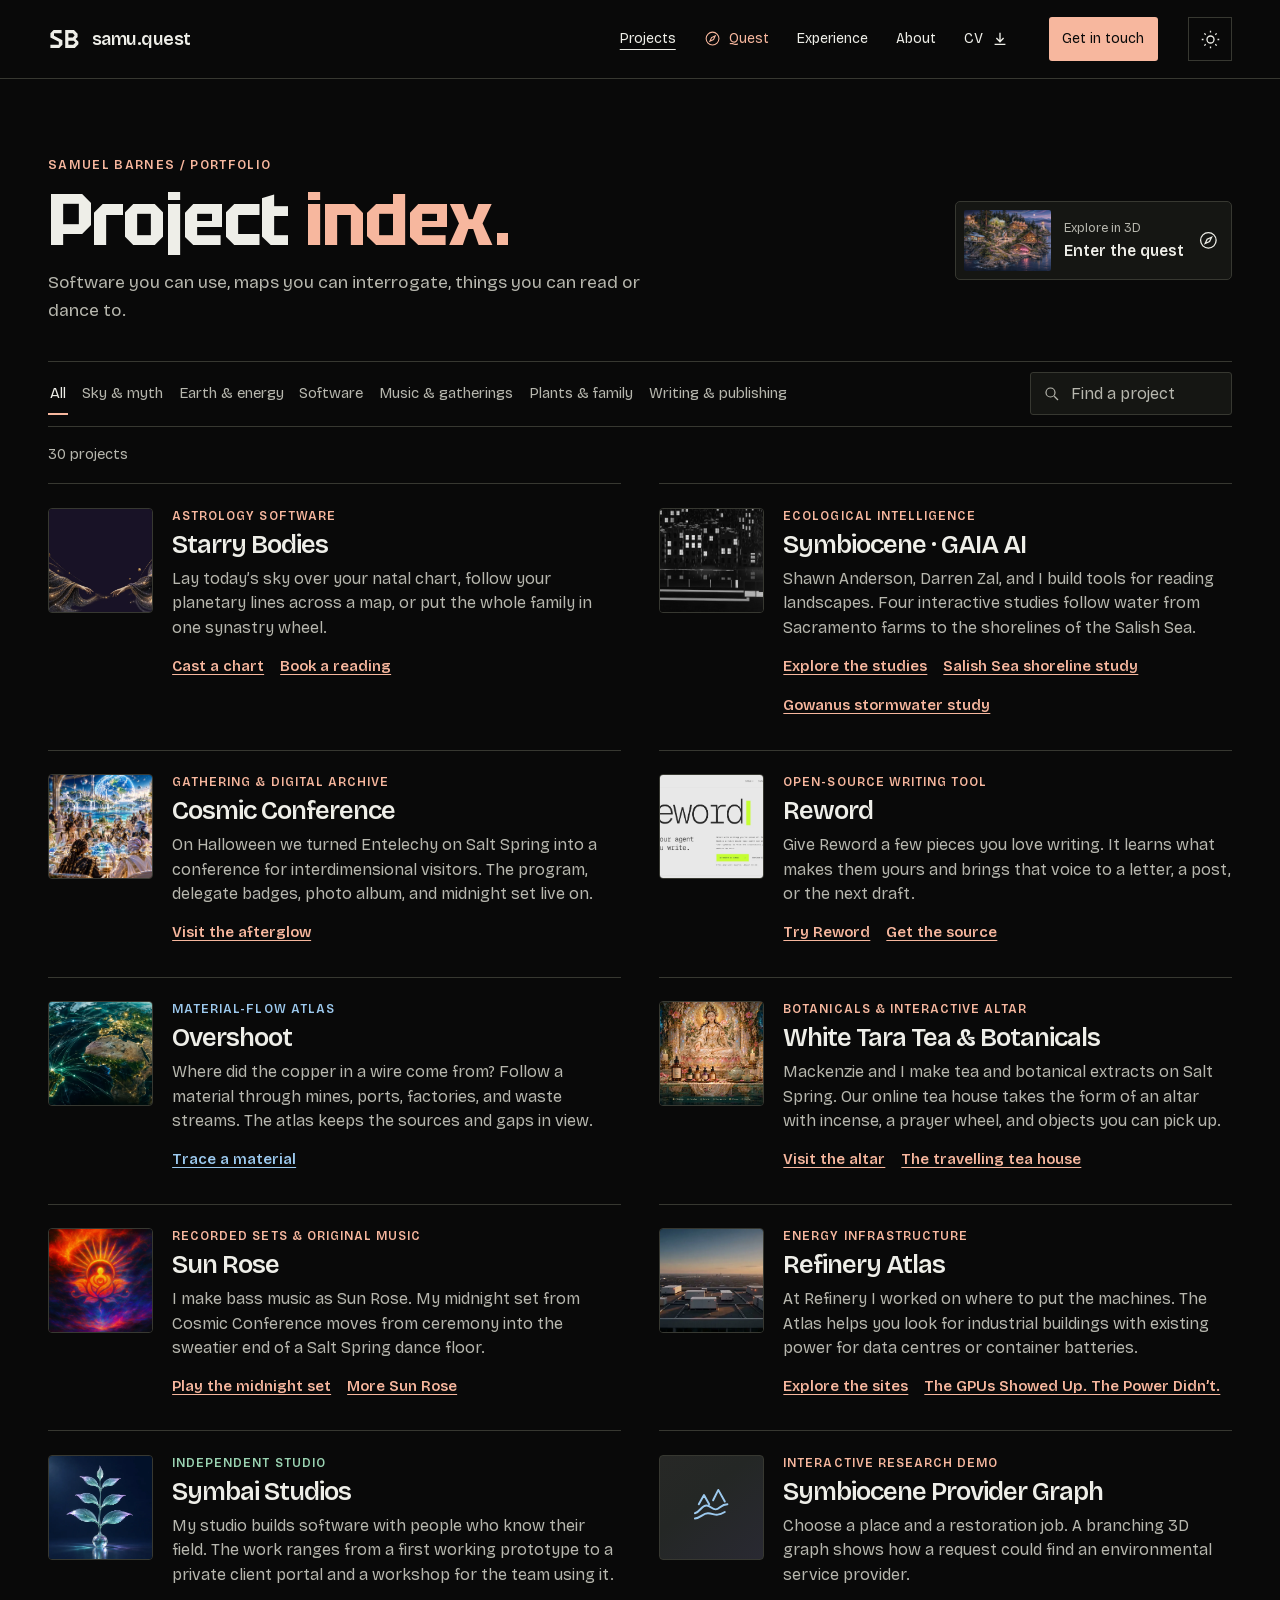
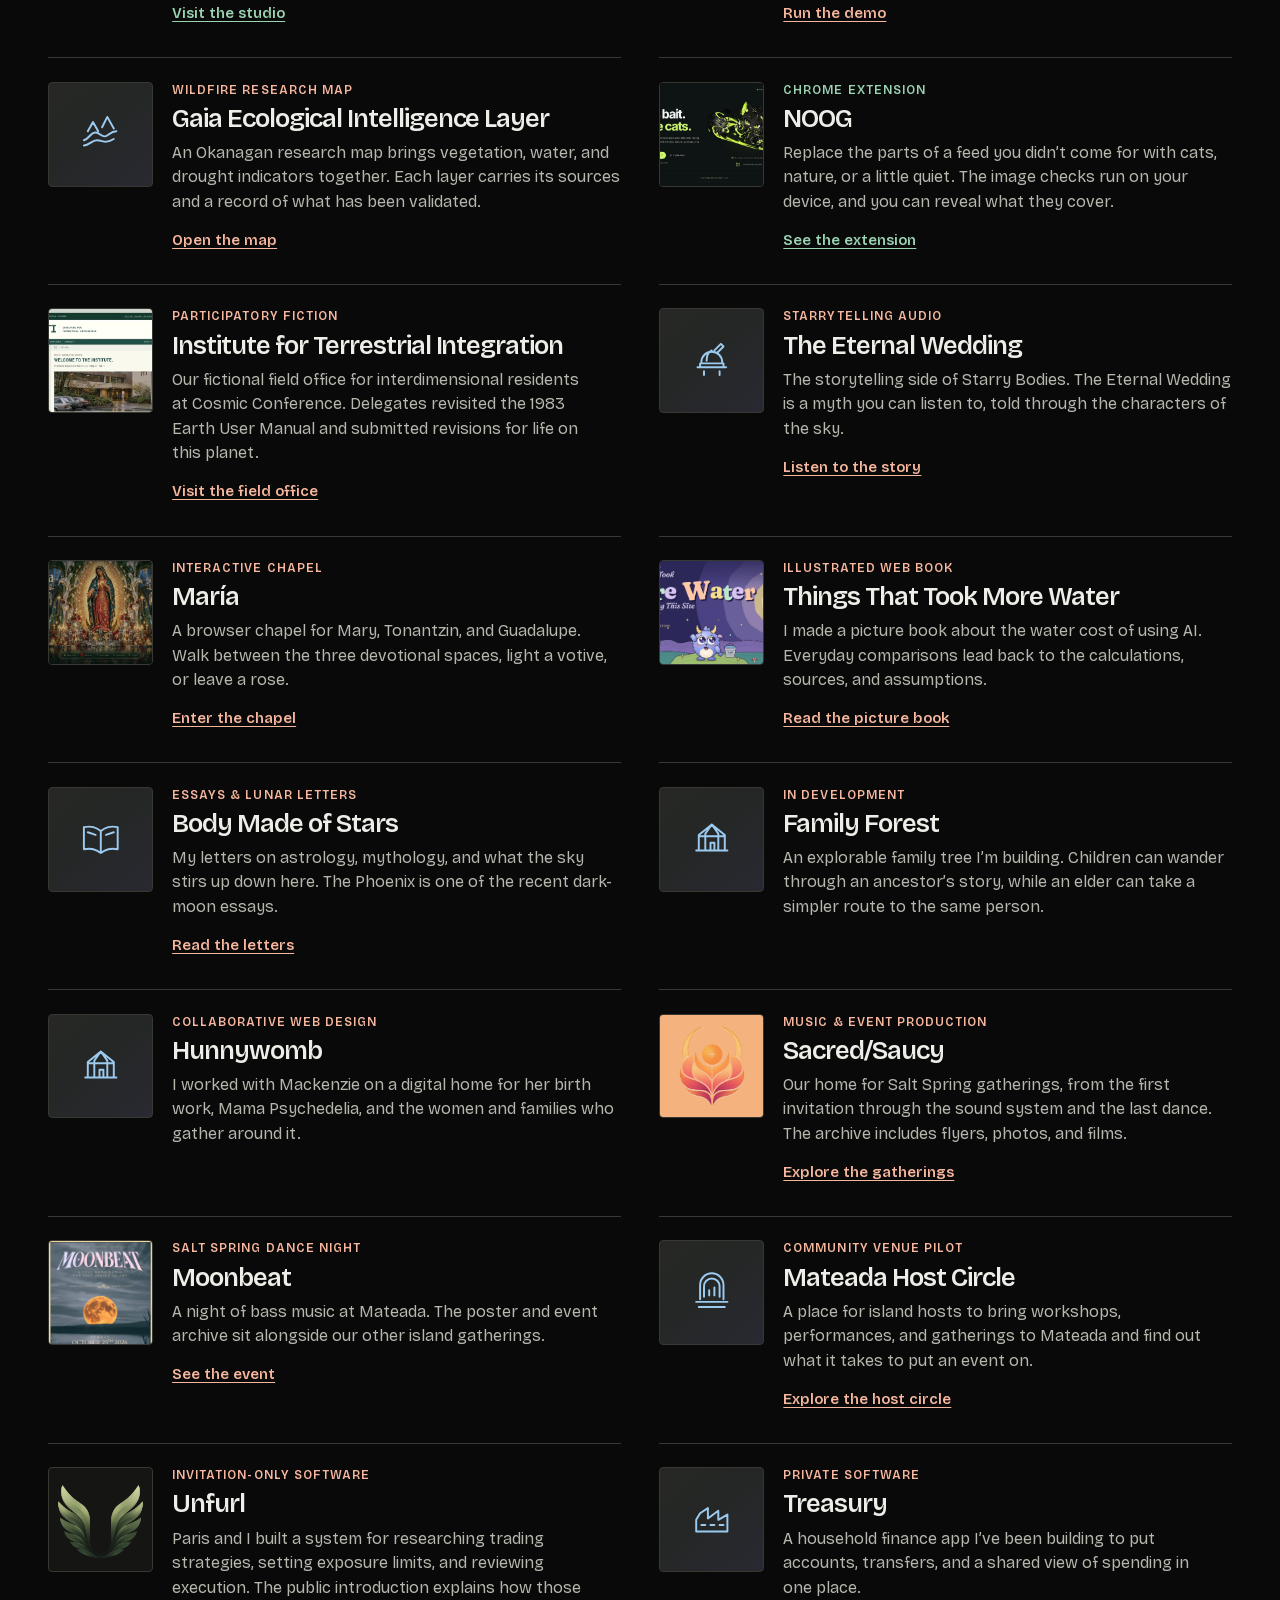
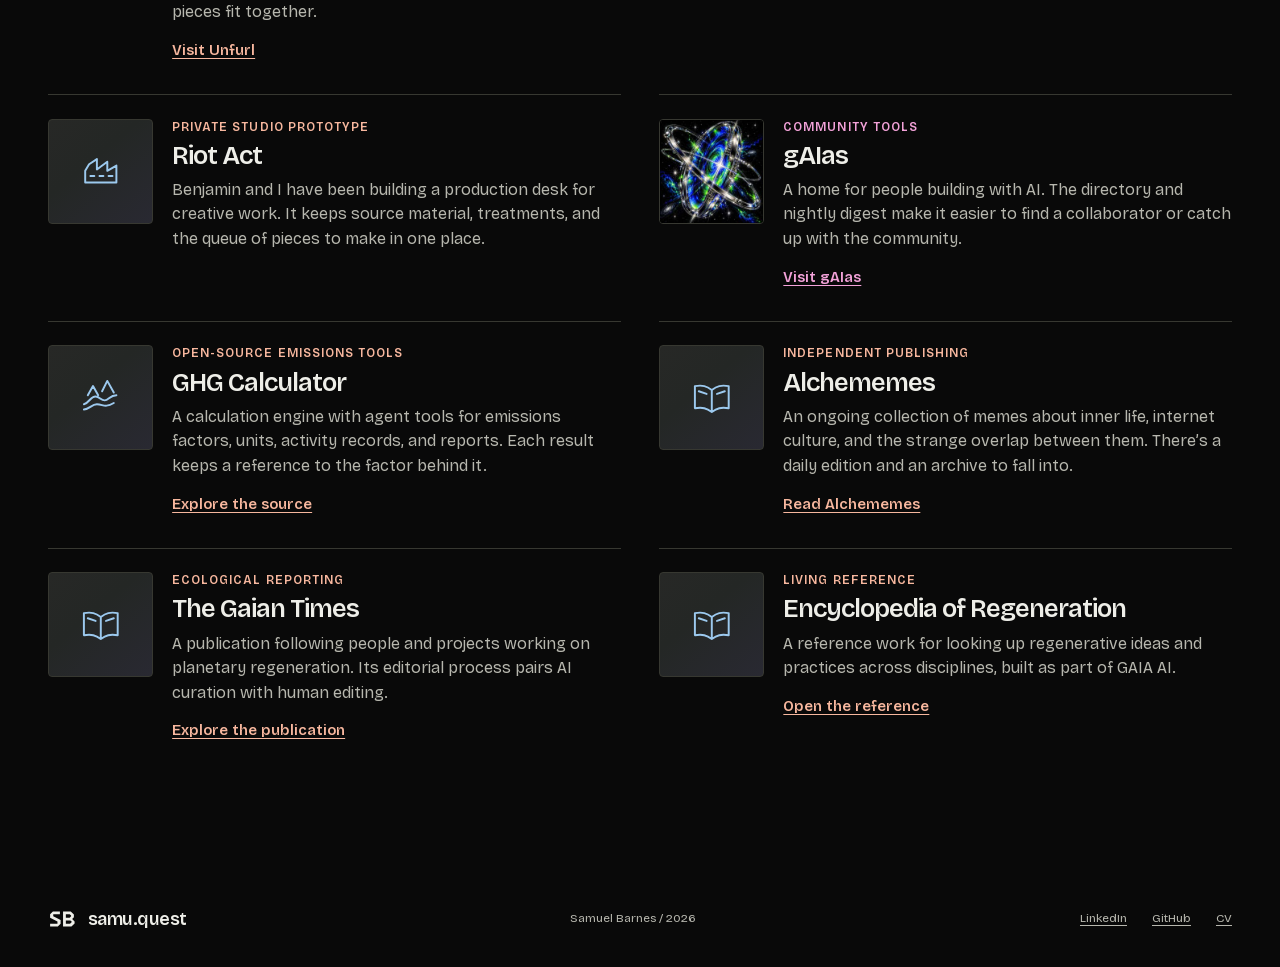
==== commit 7b8a6ee3: "Enter the playable quest from the portfolio and bring the island to life" ====
--- a/projects/index.html
+++ b/projects/index.html
@@ -3,14 +3,14 @@
  <meta charset="utf-8"><meta name="viewport" content="width=device-width, initial-scale=1, viewport-fit=cover">
  <title>Project index — Samu Quest</title><meta name="description" content="Explore the software, ecological research, music, gatherings, and publications of Samuel Barnes."><meta name="theme-color" content="#090909">
  <link rel="canonical" href="https://samu.quest/projects/"><meta property="og:type" content="website"><meta property="og:url" content="https://samu.quest/projects/"><meta property="og:title" content="Project index — Samu Quest"><meta property="og:description" content="Explore the software, ecological research, music, gatherings, and publications of Samuel Barnes."><meta property="og:image" content="https://samu.quest/images/quest-island.webp"><meta name="twitter:card" content="summary_large_image">
- <link rel="icon" href="/favicon.svg" type="image/svg+xml"><script src="/assets/theme.js"></script><link rel="stylesheet" href="/assets/site.css?v=fb22c8c6bb"><link rel="stylesheet" href="/assets/quest.css">
- <script defer src="/_vercel/insights/script.js"></script><script defer src="https://noog.symbai.studio/portfolio-metrics.js"></script><script defer src="/assets/site.js?v=ae59f50cda"></script><script defer src="/assets/project-index.js"></script></head>
+ <link rel="icon" href="/favicon.svg" type="image/svg+xml"><script src="/assets/theme.js"></script><link rel="stylesheet" href="/assets/site.css?v=fb22c8c6bb"><link rel="stylesheet" href="/assets/quest.css?v=7a85e91af2">
+ <script defer src="/_vercel/insights/script.js"></script><script defer src="https://noog.symbai.studio/portfolio-metrics.js"></script><script defer src="/assets/site.js?v=ae59f50cda"></script><script defer src="/assets/motion.js?v=cb957264b2"></script><script defer src="/assets/project-index.js"></script></head>
 <body class="quest-shell index-page"><a class="skip" href="#main">Skip to projects</a><header class="site-header">
  <nav class="nav wrap" aria-label="Primary navigation">
   <a class="brand" href="/"><img src="/assets/samu-mark.svg?v=5dd25cfee5" width="32" height="32" alt="">samu.quest</a>
   <button class="menu-toggle" type="button" aria-controls="site-navigation" aria-expanded="false">Menu</button>
   <div class="nav-links" id="site-navigation">
-   <a href="/projects/" aria-current="page">Projects</a><a href="/world/" class="nav-world"><svg viewBox="0 0 24 24" aria-hidden="true" fill="none" stroke="currentColor" stroke-width="1.5"><circle cx="12" cy="12" r="9"/><path d="m15.7 8.3-2.3 5.1-5.1 2.3 2.3-5.1z"/></svg> Island world</a><a href="/#work">Experience</a><a href="/#about">About</a>
+   <a href="/projects/" aria-current="page">Projects</a><a href="/world/" class="nav-world"><svg viewBox="0 0 24 24" aria-hidden="true" fill="none" stroke="currentColor" stroke-width="1.5"><circle cx="12" cy="12" r="9"/><path d="m15.7 8.3-2.3 5.1-5.1 2.3 2.3-5.1z"/></svg> Quest</a><a href="/#work">Experience</a><a href="/#about">About</a>
    <a class="nav-resume" href="/samuel-barnes-cv.pdf" download="Samuel-Barnes-CV.pdf">CV <svg viewBox="0 0 20 20" aria-hidden="true"><path d="M10 3v10m-4-4 4 4 4-4M4 16h12"/></svg></a>
    <a class="nav-contact" href="/#connect">Get in touch</a>
   </div>
@@ -19,7 +19,7 @@
 </header>
 <main id="main" tabindex="-1" class="wrap archive-main">
  <div class="archive-head"><div><p class="quest-kicker">Samuel Barnes / Portfolio</p><h1>Project <em>index.</em></h1><p>Software you can use, maps you can interrogate, things you can read or dance to.</p></div>
- <a class="island-pass" href="/world/"><img src="/images/quest-island-mobile.webp" width="170" height="110" alt=""><span>Explore in 3D<strong>Play the island</strong></span><svg viewBox="0 0 24 24" aria-hidden="true" fill="none" stroke="currentColor" stroke-width="1.5"><circle cx="12" cy="12" r="9"/><path d="m15.7 8.3-2.3 5.1-5.1 2.3 2.3-5.1z"/></svg></a></div>
+ <a class="island-pass" href="/world/"><img src="/images/quest-island-mobile.webp" width="170" height="110" alt=""><span>Explore in 3D<strong>Enter the quest</strong></span><svg viewBox="0 0 24 24" aria-hidden="true" fill="none" stroke="currentColor" stroke-width="1.5"><circle cx="12" cy="12" r="9"/><path d="m15.7 8.3-2.3 5.1-5.1 2.3 2.3-5.1z"/></svg></a></div>
  <div id="index-controls" class="archive-controls" hidden><div class="filter-buttons" role="group" aria-label="Filter by field"><button type="button" data-filter="all" aria-pressed="true">All</button>
  <!-- filters:start -->
 <button type="button" data-filter="observatory" aria-pressed="false">Sky &amp; myth</button>
--- a/assets/quest.css
+++ b/assets/quest.css
@@ -15,18 +15,50 @@
 .quest-shell .nav-contact { background: var(--action); color: #090909; padding-inline: .85rem; border-radius: 3px; }
 .quest-shell .theme-toggle { color: var(--ink); }
 .quest-cover {
+  --accent-ink: #f7b79e; --sky-ink: #9cc9ee; --pink: #f3a2d9; --mint-ink: #9ad3b2;
   position: relative; isolation: isolate; overflow: hidden;
   color: #eeeee8; background: #090909; border-bottom: 1px solid #373831;
-}
-.quest-landscape { position: absolute; inset: 0 0 0 14%; z-index: -2; }
-.quest-landscape img { display: block; height: 100%; width: 100%; object-fit: cover; object-position: 63% 52%; }
+  view-timeline: --island-cover block;
+}
+.quest-landscape { position: absolute; inset: 0 0 0 14%; z-index: -2; overflow: hidden; }
+.island-print, .island-print picture, .island-lights { position: absolute; inset: 0; width: 100%; height: 100%; }
+.island-print {
+  transform: translate3d(var(--art-x,0px),var(--art-y,0px),0) scale(1.035);
+  transition: transform 650ms var(--ease-out);
+}
+.quest-landscape img { display: block; height: 100%; width: 100%; object-fit: cover; object-position: center; }
+.island-lights { opacity: 0; pointer-events: none; }
+.quest-cover[data-running] .island-lights { opacity: 1; }
+.lights-mobile { display: none; }
+.light-thread { stroke-linecap: round; stroke-width: 1; stroke-dasharray: 12 120; stroke-dashoffset: 16; }
+.sky-thread { stroke-width: .68; }
+.light-thread, .lighthouse-glow { animation: island-thread 8s ease-in-out infinite paused; }
+.sky-thread.blue { animation-delay: -4s; }
+.sculpture-thread { animation-duration: 5.6s; }
+.sculpture-thread.copper { animation-delay: -2.8s; }
+.lighthouse-glow { animation: island-lens 6s ease-in-out infinite paused; }
+.quest-cover[data-running="true"] :is(.light-thread,.lighthouse-glow) { animation-play-state: running; }
+@keyframes island-thread {
+  0% { opacity: 0; stroke-dashoffset: 14; }
+  14% { opacity: .85; }
+  65% { opacity: .7; }
+  80%, 100% { opacity: 0; stroke-dashoffset: -104; }
+}
+@keyframes island-lens { 0%, 72%, 100% { opacity: .15; } 36% { opacity: .95; } }
 .quest-cover::before {
-  content: ''; position: absolute; inset: 0; z-index: -1;
-  background: linear-gradient(90deg,#090909 3%,rgba(9,9,9,.98) 18%,rgba(9,9,9,.89) 29%,rgba(9,9,9,.45) 45%,rgba(9,9,9,0) 65%),
+  content: ''; position: absolute; inset: 0; z-index: -1; pointer-events: none;
+  background: linear-gradient(90deg,#090909 5%,rgba(9,9,9,.98) 23%,rgba(9,9,9,.89) 34%,rgba(9,9,9,.53) 46%,transparent 65%),
               linear-gradient(0deg,rgba(9,9,9,.34),transparent 23%);
 }
+.quest-cover::after {
+  content: ''; position: absolute; inset: 0; z-index: -1; pointer-events: none;
+  background: url('constellation.svg') center / cover; opacity: 0;
+  transition: opacity 460ms ease;
+}
+.constellation-mode .quest-cover::after { opacity: .88; }
+.constellation-mode .quest-cover h1 { color: var(--pink); }
 .quest-cover-inner { min-height: clamp(490px,41vw,690px); display: flex; align-items: center; padding-block: clamp(3.6rem,5vw,6.5rem); }
-.cover-copy { width: min(45%, 40rem); }
+.cover-copy { width: min(46%,40rem); }
 .cover-byline, .quest-kicker, .art-kind, .island-kind {
   font: 600 .79rem/1.4 var(--quest-body); letter-spacing: .105em; text-transform: uppercase;
 }
@@ -37,16 +69,32 @@
   font-family: var(--quest-display); font-weight: 700; letter-spacing: -.025em;
 }
 .quest-cover h1 {
-  font-size: clamp(4.8rem,7.1vw,8.6rem); line-height: .94;
-  margin: .28em 0 .19em; text-wrap: balance;
-}
-.quest-cover h1 em, .collection-heading em, .archive-head em, .world-intro em { font-style: normal; }
-.quest-cover h1 em { display: block; color: #f7b79e; }
+  font-size: clamp(5.65rem,13.45vw,12.3rem); line-height: .98; letter-spacing: -.045em;
+  margin: .08em 0 .11em -.026em;
+}
+.quest-cover .name-letters { vertical-align: top; }
+.quest-cover .name-letters > span { --tint: var(--accent-ink); --lift: -.045em; transform-origin: center 80%; }
+.quest-cover .name-letters > span:nth-child(2) { --tint: var(--sky-ink); --lift: -.085em; }
+.quest-cover .name-letters > span:nth-child(3) { --tint: var(--pink); --lift: -.06em; }
+.quest-cover .name-letters > span:nth-child(4) { --tint: var(--mint-ink); --lift: -.09em; }
+.quest-cover .name-arriving > span { animation-name: samu-arrive; animation-duration: 720ms; }
+@keyframes samu-arrive {
+  0% { opacity: .1; color: var(--tint); transform: translateY(.23em) rotate(2deg); }
+  58% { opacity: 1; }
+  74% { transform: translateY(-.025em) rotate(-.45deg); }
+  100% { opacity: 1; transform: none; }
+}
+.quest-cover .name-trigger:focus-visible .name-letters > span { color: var(--tint); transform: translateY(var(--lift)); }
+@media (hover: hover) and (pointer: fine) {
+  .quest-cover .name-trigger:hover .name-letters > span { color: var(--tint); transform: translateY(var(--lift)); }
+}
+.collection-heading em, .archive-head em { font-style: normal; }
 .exhibit[data-place="field-station"] .art-kind { color: var(--mint-ink); }
 .exhibit[data-place="stage"] .art-kind { color: var(--pink); }
 .exhibit[data-place="workshop"] .art-kind { color: var(--sky-ink); }
-.cover-lede { max-width: 24em; font: 400 clamp(1.03rem,1.35vw,1.32rem)/1.5 var(--quest-body); color: #e4e2db; }
-.quest-actions { display: flex; gap: .7rem; flex-wrap: wrap; margin-top: 1.7rem; }
+.quest-cover .hero-role { max-width: 25ch; margin: 0 0 .65rem; font-size: clamp(1.65rem,2.4vw,2.35rem); }
+.quest-cover .hero-intro { max-width: 42ch; margin: 0; font-size: clamp(1rem,1.2vw,1.13rem); line-height: 1.5; color: #deded7; }
+.quest-actions { display: flex; gap: .7rem 1.1rem; align-items: center; flex-wrap: wrap; margin-top: 1.45rem; }
 .quest-button {
   display: inline-flex; flex: none; align-items: center; justify-content: center; gap: .55em;
   min-height: 46px; padding: .72rem 1.12rem; border: 1px solid transparent; border-radius: 5px;
@@ -60,6 +108,18 @@
 .quest-button.primary:hover { background: #ffd9c5; color: #201917; }
 .quest-button.glass { color: #eeeee8; background: #17181ae8; border-color: #939999; }
 .quest-button.glass:hover { background: #2e3031; color: #fff; border-color: #eeeee8; }
+.quest-button.cover-cv { color: #eeeee8; padding-inline: .28rem; text-decoration: underline; text-underline-offset: .3em; }
+.quest-button.cover-cv:hover, .quest-button.cover-cv:focus-visible { color: var(--accent-ink); }
+.cover-cv svg { transition: transform var(--motion-base) var(--ease-out); }
+.cover-cv:is(:hover,:focus-visible) svg { transform: translateY(2px); }
+.cover-art-controls { position: absolute; display: flex; align-items: center; right: clamp(1rem,3.2vw,3.5rem); bottom: 1.25rem; gap: .4rem; }
+.cover-art-controls :is(.quest-button,.art-motion-toggle) {
+  color: #eeeee8; background: #101115e8; border: 1px solid #979991; border-radius: 3px; min-height: 44px;
+}
+.cover-art-controls .quest-button { padding: .5rem .85rem; font-size: .875rem; }
+.cover-art-controls .art-motion-toggle { width: 44px; padding: 0; }
+.cover-art-controls .art-motion-toggle:is(:hover,:focus-visible) { color: var(--accent-ink); border-color: currentColor; }
+.cover-art-controls .art-motion-toggle svg { width: 18px; height: 18px; }
 .quest-kicker { color: var(--accent-ink,#f7b79e); margin-bottom: .75rem; }
 .quest-selected { padding-block: clamp(3.1rem,5.1vw,6rem) clamp(3.5rem,6vw,6.5rem); }
 .collection-heading, .archive-head { display: flex; align-items: flex-end; justify-content: space-between; gap: 2rem; }
@@ -89,8 +149,8 @@
 .exhibit-summary { max-width: 58ch; }
 .exhibit-action { margin-top: .25rem; font-size: .9rem; }
 .quest-career { align-items: center; }
-.quest-career .career-tag { font-size: 1.2rem; color: var(--ink); margin: 1.2rem 0 .4rem; }
-.quest-career .hero-art { min-width: 0; }
+.quest-career h2 { margin-bottom: 1rem; }
+.quest-career .hero-art { min-width: 0; overflow: clip; view-timeline: --hero block; }
 .quest-career .quest-kicker { font-size: .8rem; color: var(--accent-ink); }
 .quest-shell .about-photo { transform: none; }
 .archive-main { padding-block: clamp(3.2rem,6vw,6rem) 6rem; min-height: 75vh; }
@@ -147,13 +207,16 @@
 @media (max-width: 680px) {
   .quest-cover-inner { min-height: 0; width: min(calc(100% - 40px),490px); padding: 1.3rem 0 2.1rem; margin-top: clamp(180px,49vw,310px); }
   .quest-landscape { inset: 0 0 auto; height: clamp(230px,63vw,370px); }
-  .quest-landscape img { object-position: 53% 52%; }
-  .quest-cover::before { background: linear-gradient(0deg,#090909 0%,#090909 39%,rgba(9,9,9,.92) 50%,rgba(9,9,9,.05) 68%,transparent 85%); }
+  .quest-landscape::after { content: ''; position: absolute; inset: 0; background: linear-gradient(0deg,#090909 0%,rgba(9,9,9,.80) 12%,transparent 41%); }
+  .quest-cover::before { background: none; }
+  .lights-wide { display: none; }
+  .lights-mobile { display: inline; }
+  .cover-art-controls { top: .65rem; bottom: auto; right: .7rem; gap: .3rem; }
   .cover-copy { width: 100%; }
-  .quest-cover h1 { font-size: clamp(3.5rem,12.6vw,5.8rem); line-height: 1.04; margin: .19em 0 .14em; }
-  .quest-cover h1 em { display: inline; }
-  .cover-lede { font-size: 1.04rem; max-width: 31em; }
-  .quest-actions { margin-top: 1.1rem; gap: .55rem; }
+  .quest-cover h1 { font-size: clamp(5.05rem,26vw,8.35rem); margin-block: .08em .10em; }
+  .quest-cover .hero-role { font-size: clamp(1.45rem,5.7vw,1.75rem); max-width: 25ch; }
+  .quest-cover .hero-intro { max-width: 38ch; }
+  .quest-actions { margin-top: 1.2rem; gap: .55rem 1rem; }
   .quest-button { padding: .65rem .78rem; font-size: .9rem; }
   .cover-byline { font-size: .73rem; }
   .collection-heading { align-items: flex-end; gap: .7rem; }
@@ -169,7 +232,17 @@
   .index-search { width: 100%; }.index-search input { width: 100%; }
   .project-record { grid-template-columns: 68px minmax(0,1fr); gap: .8rem; }
 }
+@supports (animation-timeline: view()) {
+  @media (prefers-reduced-motion: no-preference) and (min-width: 681px) {
+    .quest-cover[data-paused="false"] .island-print {
+      animation: island-recede linear both; animation-timeline: --island-cover; animation-range: exit 0% exit 100%;
+    }
+    @keyframes island-recede { to { translate: 0 1.1%; } }
+  }
+}
 @media (prefers-reduced-motion: reduce) {
+  .quest-cover .island-lights { display: none; }
+  .island-print, .quest-cover .name-trigger:is(:hover,:focus-visible) .name-letters > span, .cover-cv:is(:hover,:focus-visible) svg { transform: none; }
   .exhibit > a:hover .exhibit-art img, .exhibit > a:focus-visible .exhibit-art img { transform: none; }
   .exhibit-art img { transition: none; }
 }
